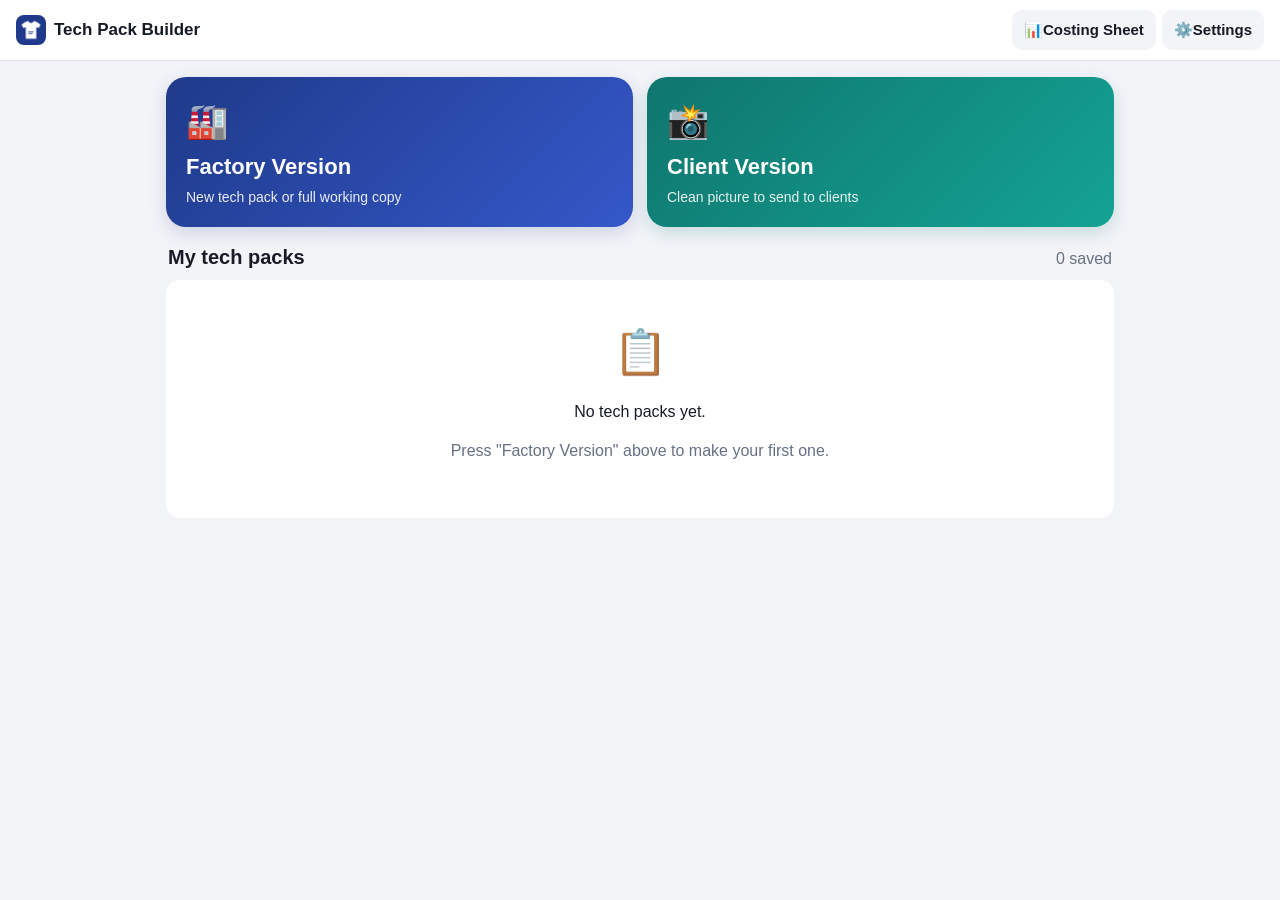
==== index.html @ 9ff1f8e2 "Build Tech Pack Builder web app Factory and client tech packs, picture background removal and croppi" ====
<!doctype html>
<html lang="en">
<head>
  <meta charset="utf-8">
  <meta name="viewport" content="width=device-width, initial-scale=1, viewport-fit=cover">
  <title>Tech Pack Builder</title>
  <meta name="description" content="Make factory and client tech packs for clothing orders.">
  <meta name="theme-color" content="#1f3a8a">

  <!-- iPhone "Add to Home Screen" settings -->
  <meta name="apple-mobile-web-app-capable" content="yes">
  <meta name="mobile-web-app-capable" content="yes">
  <meta name="apple-mobile-web-app-status-bar-style" content="default">
  <meta name="apple-mobile-web-app-title" content="Tech Packs">
  <link rel="apple-touch-icon" href="icons/apple-touch-icon.png">
  <link rel="icon" type="image/png" href="icons/favicon.png">
  <link rel="manifest" href="manifest.webmanifest">

  <link rel="stylesheet" href="css/styles.css">
</head>
<body>
  <!-- The whole app is drawn inside this box by the JavaScript files below -->
  <div id="app"></div>

  <!-- Helper libraries (stored inside the app, so they work offline) -->
  <script src="vendor/html2canvas.min.js"></script>
  <script src="vendor/jspdf.umd.min.js"></script>
  <script src="vendor/xlsx.full.min.js"></script>

  <!-- App code. Each file does one job (see README.md for a map). Order matters. -->
  <script src="js/core.js"></script>
  <script src="js/db.js"></script>
  <script src="js/model.js"></script>
  <script src="js/settings.js"></script>
  <script src="js/images.js"></script>
  <script src="js/urdu.js"></script>
  <script src="js/home.js"></script>
  <script src="js/editor.js"></script>
  <script src="js/sheets.js"></script>
  <script src="js/export.js"></script>
  <script src="js/costing.js"></script>
  <script src="js/app.js"></script>
</body>
</html>
---- css/styles.css ----
/* =====================================================================
   styles.css — how the app looks.
   Part 1: the app screens.   Part 2: the tech pack sheets (PDF / JPG).
   Change the colours in :root to restyle the whole app.
   ===================================================================== */

@font-face {
  font-family: 'Noto Nastaliq Urdu';
  src: url('../fonts/noto-nastaliq-urdu-arabic-400-normal.woff2') format('woff2');
  font-weight: 400; font-display: swap;
}
@font-face {
  font-family: 'Noto Nastaliq Urdu';
  src: url('../fonts/noto-nastaliq-urdu-arabic-700-normal.woff2') format('woff2');
  font-weight: 700; font-display: swap;
}

:root {
  color-scheme: light;
  --bg: #f3f4f8;
  --card: #ffffff;
  --ink: #161b26;
  --muted: #667085;
  --line: #e2e5ec;
  --primary: #1f3a8a;
  --primary-2: #2b4fb8;
  --primary-soft: #e8edfb;
  --teal: #0f766e;
  --teal-soft: #e3f4f2;
  --warn: #9a5b00;
  --warn-soft: #fff4dc;
  --danger: #c0262d;
  --danger-soft: #fdeaea;
  --ok: #157347;
  --ok-soft: #e4f5ec;
  --radius: 14px;
  --shadow: 0 1px 2px rgba(16, 24, 40, .05), 0 2px 8px rgba(16, 24, 40, .05);
  --font: -apple-system, BlinkMacSystemFont, "Segoe UI", Roboto, "Helvetica Neue", Arial, sans-serif;
  --urdu: 'Noto Nastaliq Urdu', 'Jameel Noori Nastaleeq', 'Urdu Typesetting', serif;
}

* { box-sizing: border-box; }
html { -webkit-text-size-adjust: 100%; }
body {
  margin: 0; background: var(--bg); color: var(--ink); font-family: var(--font);
  font-size: 16px; line-height: 1.45;
  padding-bottom: env(safe-area-inset-bottom);
}
body.no-scroll { overflow: hidden; }
a { color: var(--primary-2); }
h1, h2, h3, h4 { margin: 0; line-height: 1.25; }
.hidden { display: none !important; }
.muted { color: var(--muted); }
.small { font-size: 13px; }
.center { text-align: center; }
.lead { font-size: 17px; }
.nowrap { white-space: nowrap; }

/* ---------- Top bar ---------- */
.topbar {
  position: sticky; top: 0; z-index: 20; display: flex; align-items: center; gap: 10px;
  padding: 10px 16px; padding-top: calc(10px + env(safe-area-inset-top));
  background: rgba(255,255,255,.94); backdrop-filter: blur(10px); border-bottom: 1px solid var(--line);
}
.brand { display: flex; align-items: center; gap: 8px; font-weight: 700; font-size: 17px; white-space: nowrap; }
.brand img { width: 30px; height: 30px; border-radius: 8px; }
.top-title { flex: 1; font-weight: 600; white-space: nowrap; overflow: hidden; text-overflow: ellipsis; min-width: 0; }
.top-nav { display: flex; gap: 6px; }
.top-btn {
  display: inline-flex; align-items: center; min-height: 40px; padding: 0 12px; border-radius: 10px;
  text-decoration: none; color: var(--ink); background: var(--bg); font-weight: 600; font-size: 15px; white-space: nowrap;
}
.saved-dot { color: var(--ok); font-size: 13px; font-weight: 600; opacity: 0; transition: opacity .3s; white-space: nowrap; }
.saved-dot.show { opacity: 1; }

.pack-head { background: #fff; border-bottom: 1px solid var(--line); padding: 10px 16px 0; }
.pack-head-title { font-size: 19px; font-weight: 700; margin-bottom: 8px; }
.tabs { display: flex; gap: 4px; overflow-x: auto; scrollbar-width: none; }
.tabs::-webkit-scrollbar { display: none; }
.tab {
  flex: 1 0 auto; text-align: center; padding: 12px 14px; text-decoration: none; color: var(--muted);
  font-weight: 600; border-bottom: 3px solid transparent; white-space: nowrap;
}
.tab.active { color: var(--primary); border-bottom-color: var(--primary); }

.page { max-width: 980px; margin: 0 auto; padding: 16px; }

/* ---------- Buttons ---------- */
.btn {
  display: inline-flex; align-items: center; justify-content: center; gap: 6px;
  min-height: 48px; padding: 0 18px; border-radius: 12px; border: 1px solid transparent;
  font: inherit; font-weight: 600; cursor: pointer; background: var(--primary-soft); color: var(--primary);
  -webkit-tap-highlight-color: transparent; transition: transform .05s, filter .15s; text-align: center;
}
.btn:active { transform: scale(.98); }
.btn:hover { filter: brightness(.97); }
.btn.primary { background: var(--primary); color: #fff; }
.btn.teal { background: var(--teal); color: #fff; }
.btn.secondary { background: #fff; color: var(--ink); border-color: var(--line); }
.btn.danger { background: var(--danger); color: #fff; }
.btn.danger-outline { background: #fff; color: var(--danger); border-color: #f1c4c6; }
.btn.big { min-height: 56px; font-size: 17px; padding: 0 22px; }
.btn.small { min-height: 40px; padding: 0 12px; font-size: 14px; }
.btn.block { width: 100%; }
.btn-row { display: flex; flex-wrap: wrap; gap: 10px; align-items: center; }
.icon-btn {
  display: inline-flex; align-items: center; justify-content: center; width: 44px; height: 44px; flex: none;
  border-radius: 10px; border: 1px solid var(--line); background: #fff; font-size: 18px; cursor: pointer;
}
.icon-btn.ghost, .icon-btn.danger-ghost { border-color: transparent; background: transparent; }
.icon-btn.danger-ghost:hover { background: var(--danger-soft); }

/* ---------- Start screen ---------- */
.hero { display: grid; grid-template-columns: 1fr 1fr; gap: 14px; margin-bottom: 18px; }
.big-choice {
  display: flex; flex-direction: column; align-items: flex-start; gap: 4px; text-align: left;
  min-height: 150px; padding: 20px; border: 0; border-radius: 20px; cursor: pointer; color: #fff; font: inherit;
  box-shadow: 0 6px 18px rgba(31,58,138,.18); -webkit-tap-highlight-color: transparent;
}
.big-choice:active { transform: scale(.985); }
.big-choice.factory { background: linear-gradient(135deg, #1f3a8a, #3558c9); }
.big-choice.client { background: linear-gradient(135deg, #0f766e, #14a394); box-shadow: 0 6px 18px rgba(15,118,110,.2); }
.big-icon { font-size: 34px; margin-bottom: auto; }
.big-title { font-size: 22px; font-weight: 800; }
.big-sub { font-size: 14px; opacity: .9; }
.list-head { display: flex; align-items: baseline; justify-content: space-between; margin: 8px 2px 10px; }
.list-head h2 { font-size: 20px; }
.pack-list { display: grid; gap: 12px; margin-top: 10px; }
.pack-item { background: var(--card); border-radius: var(--radius); box-shadow: var(--shadow); padding: 14px; }
.pack-main { display: flex; gap: 14px; cursor: pointer; }
.pack-info { flex: 1; min-width: 0; display: grid; gap: 2px; }
.pack-title { font-size: 18px; font-weight: 700; }
.pack-actions { display: grid; grid-template-columns: repeat(3, 1fr); gap: 8px; margin-top: 12px; }
.thumb { width: 76px; height: 76px; border-radius: 12px; overflow: hidden; flex: none; display: flex; align-items: center; justify-content: center; border: 1px solid var(--line); }
.thumb img { width: 100%; height: 100%; object-fit: contain; }
.thumb-empty { font-size: 30px; }
.progress-mini { display: flex; align-items: center; gap: 8px; margin-top: 4px; }
.progress-mini .bar { flex: 1; max-width: 160px; height: 6px; background: var(--line); border-radius: 6px; overflow: hidden; }
.progress-mini .bar span { display: block; height: 100%; background: var(--ok); }
.badge { display: inline-block; margin-top: 6px; padding: 4px 10px; border-radius: 8px; font-size: 13px; font-weight: 600; }
.badge.soon { background: var(--warn-soft); color: var(--warn); }
.badge.late { background: var(--danger-soft); color: var(--danger); }
.empty { text-align: center; padding: 40px 16px; background: var(--card); border-radius: var(--radius); }
.empty-icon { font-size: 44px; }
.chooser { display: grid; gap: 10px; }
.chooser-item {
  display: flex; align-items: center; gap: 12px; text-align: left; padding: 10px; border-radius: 12px;
  border: 1px solid var(--line); background: #fff; font: inherit; cursor: pointer;
}
.chooser-item .thumb { width: 56px; height: 56px; }

/* ---------- Cards and forms ---------- */
.card { background: var(--card); border-radius: var(--radius); box-shadow: var(--shadow); padding: 16px; margin-bottom: 14px; }
.card-head { display: flex; align-items: center; justify-content: space-between; gap: 10px; margin-bottom: 12px; }
.card-head h2 { font-size: 19px; }
.card-tools { display: flex; gap: 8px; align-items: center; }
.field { display: flex; flex-direction: column; gap: 5px; margin-bottom: 12px; min-width: 0; }
.field-label { font-size: 14px; font-weight: 600; color: #344054; }
.hint { font-size: 12px; color: var(--muted); }
.input {
  width: 100%; min-height: 48px; padding: 10px 12px; border: 1px solid #d0d5dd; border-radius: 10px;
  font: inherit; font-size: 16px; background: #fff; color: var(--ink); -webkit-appearance: none; appearance: none;
}
select.input { background-image: linear-gradient(45deg, transparent 50%, #667085 50%), linear-gradient(135deg, #667085 50%, transparent 50%);
  background-position: calc(100% - 18px) 21px, calc(100% - 13px) 21px; background-size: 5px 5px; background-repeat: no-repeat; padding-right: 34px; }
textarea.input { min-height: 80px; resize: vertical; }
.input:focus { outline: 2px solid var(--primary-2); outline-offset: -1px; border-color: transparent; }
input[type=date].input { min-height: 48px; }
.input.urdu { font-family: var(--urdu); font-size: 18px; line-height: 2.1; min-height: 56px; text-align: right; }
.row-inline { display: flex; gap: 8px; align-items: center; }
.row-inline > .input { flex: 1; }
.unit-select { max-width: 120px; }
.grid2 { display: grid; grid-template-columns: 1fr 1fr; gap: 0 12px; }
.grid3 { display: grid; grid-template-columns: repeat(3, 1fr); gap: 0 12px; }
.grid4 { display: grid; grid-template-columns: repeat(4, 1fr); gap: 0 12px; }
.grid2.tight { gap: 0 8px; }
.row-card { border: 1px solid var(--line); border-radius: 12px; padding: 12px; margin-bottom: 10px; background: #fcfcfd; }
.row-card h3 { font-size: 16px; margin-bottom: 10px; }
.row-card-head { display: flex; align-items: center; justify-content: space-between; gap: 8px; margin-bottom: 8px; }
.design-block { border: 1px solid var(--line); border-radius: 12px; padding: 12px; margin-bottom: 12px; }
.design-block > .row-inline { margin-bottom: 10px; }
.labels-grid { display: grid; grid-template-columns: repeat(3, 1fr); gap: 12px; }
.labels-grid .row-card { margin: 0; }

/* switches */
.switch { display: inline-flex; align-items: center; gap: 8px; cursor: pointer; user-select: none; -webkit-tap-highlight-color: transparent; }
.switch input { position: absolute; opacity: 0; width: 0; height: 0; }
.slider { position: relative; width: 46px; height: 28px; background: #cfd4dc; border-radius: 28px; transition: background .2s; flex: none; }
.slider::after { content: ''; position: absolute; top: 3px; left: 3px; width: 22px; height: 22px; border-radius: 50%; background: #fff; box-shadow: 0 1px 2px rgba(0,0,0,.25); transition: transform .2s; }
.switch input:checked + .slider { background: var(--ok); }
.switch input:checked + .slider::after { transform: translateX(18px); }
.switch input:focus-visible + .slider { outline: 2px solid var(--primary-2); outline-offset: 2px; }
.switch-label { font-weight: 600; font-size: 15px; }
.switch.small .slider { width: 40px; height: 24px; }
.switch.small .slider::after { width: 18px; height: 18px; }
.switch.small input:checked + .slider::after { transform: translateX(16px); }
.switch.small .switch-label { font-size: 14px; }
.check { display: inline-flex; align-items: center; gap: 6px; font-size: 14px; font-weight: 600; cursor: pointer; }
.check input { width: 22px; height: 22px; accent-color: var(--teal); }

/* chips (settings lists) */
.chips { display: flex; flex-wrap: wrap; gap: 8px; margin-bottom: 8px; }
.chip { display: inline-flex; align-items: center; gap: 4px; background: var(--primary-soft); color: var(--primary); border-radius: 20px; padding: 6px 6px 6px 12px; font-weight: 600; font-size: 14px; }
.chip-x { border: 0; background: rgba(31,58,138,.12); color: var(--primary); width: 26px; height: 26px; border-radius: 50%; font-size: 16px; cursor: pointer; }

/* alerts */
.alert { padding: 12px 14px; border-radius: 12px; margin: 0 0 14px; font-weight: 600; }
.alert.warn { background: var(--warn-soft); color: var(--warn); }
.alert.danger { background: var(--danger-soft); color: var(--danger); }
.alert.ok { background: var(--ok-soft); color: var(--ok); }
.alert.info { background: var(--primary-soft); color: var(--primary); font-weight: 500; }
.card .alert { margin-top: 12px; margin-bottom: 0; }

/* Urdu bits in the form */
.urdu-bar { display: flex; flex-wrap: wrap; align-items: center; justify-content: space-between; gap: 10px; }
.urdu-panel { margin-top: 14px; border: 1px dashed #9fb0e0; background: #f7f9ff; border-radius: 12px; padding: 12px; }
.urdu-panel-head { display: flex; justify-content: space-between; align-items: center; gap: 8px; margin-bottom: 6px; }
.urdu-row { display: grid; grid-template-columns: 1fr 1.3fr; gap: 10px; align-items: center; margin-top: 8px; }
.urdu-en { font-size: 14px; color: #344054; word-break: break-word; }

/* notes */
.note-row { display: flex; align-items: center; gap: 8px; margin-bottom: 10px; flex-wrap: wrap; }
.note-row > .input { flex: 1 1 260px; }
.note-num { width: 22px; color: var(--muted); font-weight: 600; }
.note-tools { display: flex; align-items: center; gap: 12px; }

/* colours & sizes table */
.table-scroll { overflow-x: auto; -webkit-overflow-scrolling: touch; margin: 0 -4px; padding: 0 4px; }
.sizes-table { border-collapse: separate; border-spacing: 0; min-width: 100%; }
.sizes-table th, .sizes-table td { padding: 4px; text-align: center; white-space: nowrap; border-bottom: 1px solid var(--line); }
.sizes-table th { font-size: 14px; color: #344054; background: #f7f8fa; }
.sizes-table .col-colour { position: sticky; left: 0; background: #fff; z-index: 1; text-align: left; min-width: 170px; }
.sizes-table th.col-colour { background: #f7f8fa; }
.size-head { display: flex; align-items: center; justify-content: center; gap: 2px; }
.size-x { border: 0; background: transparent; color: var(--danger); font-size: 17px; width: 24px; height: 24px; cursor: pointer; border-radius: 6px; }
.colour-cell { display: flex; align-items: center; gap: 6px; }
.swatch { width: 40px; height: 40px; padding: 0; border: 1px solid var(--line); border-radius: 10px; background: none; flex: none; cursor: pointer; }
.colour-name { min-width: 110px; }
.input.qty { width: 62px; min-height: 44px; text-align: center; padding: 6px; }
.total-cell { font-weight: 700; min-width: 50px; }
.total-cell.grand { color: var(--primary); font-size: 18px; }
.sizes-table tfoot td { background: #f7f8fa; border-bottom: 0; }
.sizes-table tfoot td.col-colour { background: #f7f8fa; }

/* pictures */
.checker { background-color: #fff; background-image: linear-gradient(45deg, #eef0f3 25%, transparent 25%), linear-gradient(-45deg, #eef0f3 25%, transparent 25%), linear-gradient(45deg, transparent 75%, #eef0f3 75%), linear-gradient(-45deg, transparent 75%, #eef0f3 75%); background-size: 16px 16px; background-position: 0 0, 0 8px, 8px -8px, -8px 0; }
.img-gallery { display: grid; grid-template-columns: repeat(auto-fill, minmax(190px, 1fr)); gap: 10px; margin-top: 6px; }
.img-tile { border: 1px solid var(--line); border-radius: 12px; overflow: hidden; background: #fff; }
.img-caption { font-weight: 600; padding: 6px 10px; }
.img-box { position: relative; height: 200px; display: flex; align-items: center; justify-content: center; }
.img-box img { max-width: 100%; max-height: 100%; object-fit: contain; }
.img-over { position: absolute; inset: 0; background: rgba(255,255,255,.88); display: flex; align-items: center; justify-content: center; text-align: center; padding: 10px; font-weight: 600; color: var(--primary); }
.img-actions { display: grid; grid-template-columns: 1fr 1fr; gap: 6px; padding: 8px; }
.img-actions .btn { font-size: 13px; padding: 0 6px; }
.img-add {
  display: flex; flex-direction: column; align-items: center; justify-content: center; gap: 4px; width: 100%;
  min-height: 140px; border: 2px dashed #b9c3d8; border-radius: 12px; background: #f8f9fc; color: var(--primary);
  font: inherit; font-weight: 600; cursor: pointer;
}
.img-add .plus { font-size: 34px; line-height: 1; }
.crop-body { display: grid; gap: 12px; }
.crop-stage { display: flex; justify-content: center; border-radius: 10px; padding: 8px; }
.crop-canvas { touch-action: none; display: block; }
.range { width: 100%; accent-color: var(--primary); height: 32px; }
.ready-preview { max-height: 45vh; overflow: auto; border-radius: 10px; border: 1px solid var(--line); margin-bottom: 10px; }
.ready-preview img { width: 100%; display: block; }

/* factory / client pages */
.toolbar { display: flex; flex-wrap: wrap; align-items: center; gap: 10px; }
.stages { display: grid; grid-template-columns: repeat(3, 1fr); gap: 8px; }
.stage { display: flex; align-items: center; gap: 10px; padding: 12px; border: 1px solid var(--line); border-radius: 12px; font-weight: 600; cursor: pointer; }
.stage input { width: 26px; height: 26px; accent-color: var(--ok); }
.stage.done { background: var(--ok-soft); border-color: #b6e0c8; color: var(--ok); }
.sheet-frame { position: relative; overflow: hidden; border-radius: 6px; box-shadow: var(--shadow); background: #fff; }
.sheet-frame > .tp-sheet { transform-origin: top left; position: absolute; top: 0; left: 0; }
.next-steps .btn-row .btn { flex: 1 1 200px; }

/* costing */
.summary { display: grid; grid-template-columns: 1fr 1fr; gap: 10px 16px; margin-bottom: 14px; }
.summary .k { display: block; font-size: 13px; color: var(--muted); }
.calc { font-weight: 700; color: var(--primary); }
.calc.big { font-size: 18px; min-height: 48px; display: flex; align-items: center; }
.calc.huge { font-size: 22px; display: block; }
.subtotal { margin-top: 8px; padding-top: 10px; border-top: 1px solid var(--line); font-weight: 600; }
.named-line { display: grid; grid-template-columns: 1.6fr 1fr 44px; gap: 8px; margin-bottom: 8px; align-items: center; }
.radio-card { display: flex; gap: 10px; align-items: flex-start; border: 2px solid var(--line); border-radius: 12px; padding: 12px; margin-bottom: 12px; cursor: pointer; }
.radio-card input { width: 22px; height: 22px; margin-top: 2px; accent-color: var(--primary); }
.radio-card.active { border-color: var(--primary); background: var(--primary-soft); }
.trim-row.off { opacity: .6; }
.cost-total {
  position: sticky; bottom: 0; z-index: 10; display: grid; grid-template-columns: 1fr 1fr auto; gap: 12px; align-items: center;
  background: #fff; border-radius: var(--radius) var(--radius) 0 0; padding: 14px 16px calc(14px + env(safe-area-inset-bottom));
  box-shadow: 0 -4px 18px rgba(16,24,40,.12); margin: 0 -16px -16px;
}
.cost-total .k { font-size: 13px; color: var(--muted); }
.data-table { width: 100%; border-collapse: collapse; background: #fff; border-radius: var(--radius); overflow: hidden; box-shadow: var(--shadow); }
.data-table th, .data-table td { padding: 10px 12px; border-bottom: 1px solid var(--line); text-align: left; white-space: nowrap; }
.data-table th { background: #f7f8fa; font-size: 14px; }
.data-table td.num { text-align: right; }
.grid3 .field .input, .grid4 .field .input { min-width: 0; }

/* ---------- Pop-ups, messages, waiting ---------- */
.modal-wrap { position: fixed; inset: 0; z-index: 100; background: rgba(16,24,40,.45); display: flex; align-items: flex-end; justify-content: center; padding: 0; }
.modal { background: #fff; width: 100%; max-width: 560px; max-height: 92vh; display: flex; flex-direction: column; border-radius: 20px 20px 0 0; box-shadow: 0 10px 40px rgba(0,0,0,.2); }
.modal.wide { max-width: 800px; }
.modal-head { display: flex; align-items: center; justify-content: space-between; padding: 14px 16px 6px; }
.modal-head h2 { font-size: 19px; }
.modal-body { padding: 6px 16px 12px; overflow: auto; }
.modal-actions { display: flex; gap: 10px; padding: 12px 16px calc(14px + env(safe-area-inset-bottom)); border-top: 1px solid var(--line); }
.modal-actions .btn { flex: 1; }
@media (min-width: 700px) {
  .modal-wrap { align-items: center; padding: 20px; }
  .modal { border-radius: 20px; }
}
#toasts { position: fixed; left: 50%; bottom: calc(20px + env(safe-area-inset-bottom)); transform: translateX(-50%); z-index: 200; display: grid; gap: 8px; width: min(92vw, 460px); pointer-events: none; }
.toast { background: #1d2433; color: #fff; padding: 12px 16px; border-radius: 12px; font-weight: 600; box-shadow: 0 6px 20px rgba(0,0,0,.2); opacity: 0; transform: translateY(10px); transition: all .25s; }
.toast.show { opacity: 1; transform: none; }
.toast.ok { background: var(--ok); }
.toast.warn { background: #8a5300; }
.toast.error { background: var(--danger); }
.busy { position: fixed; inset: 0; z-index: 150; background: rgba(255,255,255,.88); display: flex; flex-direction: column; align-items: center; justify-content: center; gap: 14px; }
.busy-text { font-weight: 700; color: var(--primary); text-align: center; padding: 0 20px; }
.spinner { width: 46px; height: 46px; border: 5px solid var(--primary-soft); border-top-color: var(--primary); border-radius: 50%; animation: spin 0.9s linear infinite; }
@keyframes spin { to { transform: rotate(360deg); } }

/* ---------- Phone layout ---------- */
@media (max-width: 720px) {
  .grid4 { grid-template-columns: 1fr 1fr; }
  .grid3 { grid-template-columns: 1fr; }
  .labels-grid { grid-template-columns: 1fr; }
  .stages { grid-template-columns: 1fr 1fr; }
  .cost-total { grid-template-columns: 1fr 1fr; }
  .cost-total .btn { grid-column: 1 / -1; }
  .summary { grid-template-columns: 1fr; }
}
@media (max-width: 560px) {
  .page { padding: 12px; }
  .hero { grid-template-columns: 1fr; gap: 12px; }
  .big-choice { min-height: 118px; flex-direction: row; align-items: center; gap: 14px; flex-wrap: wrap; }
  .big-icon { margin: 0; font-size: 38px; }
  .big-title { font-size: 21px; }
  .big-choice .big-sub { flex-basis: 100%; margin-left: 52px; margin-top: -10px; }
  .grid2 { grid-template-columns: 1fr; }
  .design-block .grid2 { grid-template-columns: 1fr 1fr; gap: 8px; }
  .img-box { height: 150px; }
  .img-actions { grid-template-columns: 1fr; }
  .hide-sm { display: none; }
  .brand { font-size: 16px; }
  .urdu-row { grid-template-columns: 1fr; gap: 4px; }
  .cost-total { margin: 0 -12px -12px; }
  .toolbar .btn.big { width: 100%; }
  .pack-actions .btn { padding: 0 6px; }
  .tab { padding: 10px 6px; font-size: 14px; }
  .cost-total { gap: 6px 12px; padding-top: 10px; }
  .calc.huge { font-size: 18px; }
  .cost-total .btn.big { min-height: 48px; }
  .sizes-table .col-colour { min-width: 150px; }
}

/* =====================================================================
   PART 2 — Tech pack sheets (used on screen and for PDF / JPG export).
   Sizes are fixed in pixels so the exported files always look the same.
   ===================================================================== */
.export-stage { position: fixed; left: -12000px; top: 0; z-index: -1; }
.tp-sheet { background: #fff; color: #111827; font-family: var(--font); font-size: 13px; line-height: 1.4; }
.tp-sheet.factory { width: 794px; padding: 24px 30px; }
.tp-sheet.client { width: 540px; padding: 22px 22px 16px; }
.tp-block { padding: 10px 0 12px; }
.tp-h { font-size: 14px; letter-spacing: .06em; text-transform: uppercase; color: #1f3a8a; border-bottom: 2px solid #1f3a8a; padding-bottom: 4px; margin-bottom: 10px; }
.tp-top { display: flex; justify-content: space-between; align-items: center; border-bottom: 3px solid #111827; padding-bottom: 12px; margin-bottom: 12px; }
.tp-company { display: flex; align-items: center; gap: 10px; }
.tp-company-logo { max-height: 54px; max-width: 140px; object-fit: contain; }
.tp-company-name { font-size: 18px; font-weight: 800; }
.tp-sub { font-size: 12px; color: #6b7280; }
.tp-doc { text-align: right; }
.tp-doc-title { font-size: 22px; font-weight: 900; letter-spacing: .12em; }
.tp-project { font-size: 28px; font-weight: 900; margin: 4px 0 10px; }
.tp-info { width: 100%; border-collapse: collapse; }
.tp-info th, .tp-info td { border: 1px solid #d1d5db; padding: 7px 9px; text-align: left; vertical-align: top; }
.tp-info th { background: #f3f4f6; width: 19%; font-weight: 700; }
.tp-design-name { font-weight: 800; font-size: 15px; margin-bottom: 6px; }
.tp-pair { display: flex; gap: 16px; justify-content: center; }
.tp-pair figure { flex: 1; margin: 0; text-align: center; border: 1px solid #e5e7eb; border-radius: 8px; padding: 10px; display: flex; flex-direction: column; align-items: center; justify-content: space-between; }
.tp-pair figcaption { font-weight: 700; color: #6b7280; margin-top: 6px; font-size: 12px; text-transform: uppercase; letter-spacing: .08em; }
.tp-img { display: block; object-fit: contain; margin: 0 auto; }
.tp-logos { display: flex; flex-wrap: wrap; gap: 14px; align-items: center; }
.tp-logos .tp-img { margin: 0; max-width: 30% !important; }
.tp-table { width: 100%; border-collapse: collapse; }
.tp-table th, .tp-table td { border: 1px solid #d1d5db; padding: 6px 8px; text-align: left; vertical-align: middle; }
.tp-table thead th { background: #1f3a8a; color: #fff; font-weight: 700; }
.tp-sizes th, .tp-sizes td { text-align: center; }
.tp-sizes .left { text-align: left; }
.tp-sizes td.strong { font-weight: 800; }
.tp-sizes tfoot td { background: #f3f4f6; font-weight: 800; }
.tp-sizes td.grand { background: #1f3a8a; color: #fff; font-size: 15px; }
.tp-swatch { display: inline-block; width: 14px; height: 14px; border-radius: 3px; border: 1px solid #9ca3af; vertical-align: -2px; margin-right: 6px; }
.tp-labels { display: grid; grid-template-columns: repeat(3, 1fr); gap: 10px; }
.tp-label-box { border: 1px solid #d1d5db; border-radius: 8px; padding: 8px 10px; }
.tp-label-box h4 { font-size: 13px; margin-bottom: 6px; }
.tp-kv { display: flex; gap: 6px; margin-bottom: 4px; }
.tp-kv .k { color: #6b7280; min-width: 0; flex: none; }
.tp-kv .k::after { content: ':'; }
.tp-kv .v { font-weight: 600; }
.tp-label-box .tp-kv { flex-direction: column; gap: 0; }
.tp-label-box .tp-kv .k::after { content: ''; }
.tp-label-box .tp-kv .k { font-size: 11px; }
.tp-label-imgs { display: flex; flex-wrap: wrap; gap: 6px; margin-top: 6px; }
.tp-label-imgs .tp-img { margin: 0; max-width: 100% !important; }
.tp-notes { margin: 0; padding-left: 22px; }
.tp-notes li { margin-bottom: 6px; font-size: 14px; }
.tp-progress { display: flex; flex-wrap: wrap; gap: 8px 18px; }
.tp-stage { display: inline-flex; align-items: center; gap: 6px; font-weight: 600; }
.tp-stage .box { width: 18px; height: 18px; border: 2px solid #374151; border-radius: 4px; display: inline-flex; align-items: center; justify-content: center; font-size: 13px; color: #157347; }
.tp-stage.done .box { border-color: #157347; }
.tp-muted { color: #6b7280; }
/* Urdu text inside the sheet: Urdu on top, your English small underneath */
.tp-sheet .ur { font-family: var(--urdu); direction: rtl; unicode-bidi: isolate; display: block; font-size: 15px; line-height: 2.2; text-align: right; }
.tp-sheet .bi .en, .tp-sheet .bi-label .en { display: block; font-size: 10.5px; color: #6b7280; font-weight: 500; line-height: 1.3; }
.tp-sheet .bi-label .ur { font-size: 14px; line-height: 2; font-weight: 700; }
.tp-h .bi-label { display: flex; justify-content: space-between; align-items: flex-end; gap: 10px; flex-direction: row-reverse; }
.tp-h .bi-label .ur { font-size: 17px; text-transform: none; letter-spacing: 0; color: #1f3a8a; }
.tp-h .bi-label .en { font-size: 14px; color: #1f3a8a; font-weight: 800; letter-spacing: .06em; }
.tp-table thead .bi-label .ur, .tp-table thead .bi-label .en { color: #fff; text-align: left; }
.tp-table thead .bi-label .ur { text-align: right; }
.tp-notes .bi .ur { text-align: right; font-size: 16px; }

/* Client sheet details */
.tp-client-head { text-align: center; border-bottom: 3px solid #0f766e; padding-bottom: 14px; }
.tp-client-head .tp-company { justify-content: center; margin-bottom: 8px; }
.tp-client-head .tp-company-logo { max-height: 46px; }
.tp-client-head .tp-company-name { font-size: 15px; }
.tp-client-head .tp-project { font-size: 30px; margin: 4px 0 2px; }
.tp-brand { font-size: 16px; color: #0f766e; font-weight: 700; }
.client .tp-h { color: #0f766e; border-color: #0f766e; }
.client .tp-table thead th { background: #0f766e; }
.client .tp-sizes td.grand { background: #0f766e; }
.client .tp-design { margin-bottom: 10px; }
.client .tp-labels { grid-template-columns: 1fr 1fr; }
.client .tp-pair figure { padding: 8px; }
.tp-footer { display: flex; align-items: center; justify-content: center; gap: 8px; border-top: 1px solid #e5e7eb; padding-top: 10px; margin-top: 4px; color: #6b7280; font-weight: 600; font-size: 12px; }
.tp-footer img { max-height: 24px; max-width: 80px; object-fit: contain; }
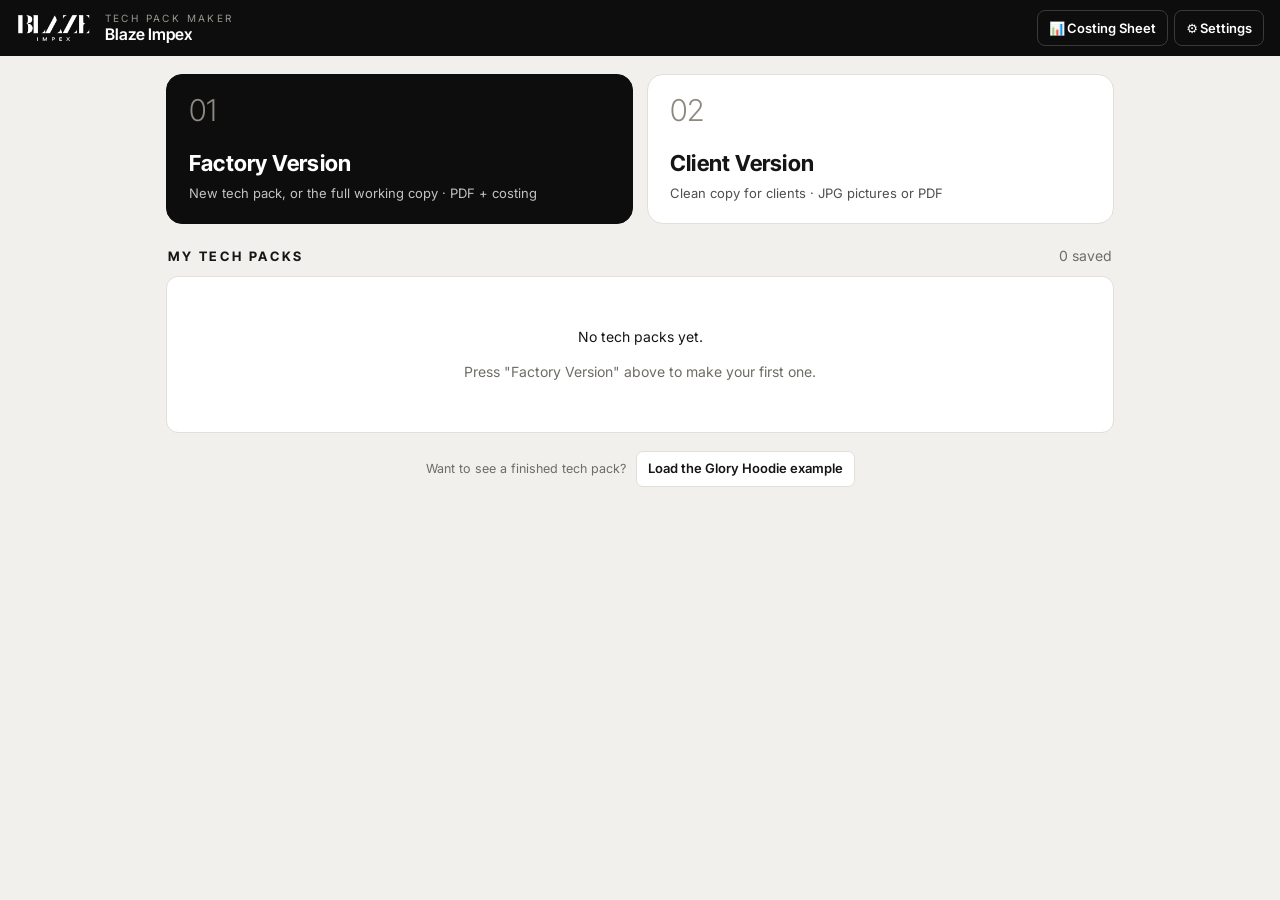
==== commit 52840ecc: "Premium upgrade: Blaze Impex design, A4 landscape tech packs - New tech pack page design matching th" ====
--- a/index.html
+++ b/index.html
@@ -5,22 +5,25 @@
   <meta name="viewport" content="width=device-width, initial-scale=1, viewport-fit=cover">
   <title>Tech Pack Builder</title>
   <meta name="description" content="Make factory and client tech packs for clothing orders.">
-  <meta name="theme-color" content="#1f3a8a">
+  <meta name="theme-color" content="#0d0d0d">
 
   <!-- iPhone "Add to Home Screen" settings -->
   <meta name="apple-mobile-web-app-capable" content="yes">
   <meta name="mobile-web-app-capable" content="yes">
-  <meta name="apple-mobile-web-app-status-bar-style" content="default">
+  <meta name="apple-mobile-web-app-status-bar-style" content="black">
   <meta name="apple-mobile-web-app-title" content="Tech Packs">
   <link rel="apple-touch-icon" href="icons/apple-touch-icon.png">
   <link rel="icon" type="image/png" href="icons/favicon.png">
   <link rel="manifest" href="manifest.webmanifest">
 
+  <link rel="stylesheet" href="css/techpack.css">
   <link rel="stylesheet" href="css/styles.css">
 </head>
 <body>
   <!-- The whole app is drawn inside this box by the JavaScript files below -->
   <div id="app"></div>
+  <!-- Pages are put here only while printing / saving as PDF -->
+  <div id="print-root"></div>
 
   <!-- Helper libraries (stored inside the app, so they work offline) -->
   <script src="vendor/html2canvas.min.js"></script>
@@ -33,11 +36,12 @@
   <script src="js/model.js"></script>
   <script src="js/settings.js"></script>
   <script src="js/images.js"></script>
-  <script src="js/urdu.js"></script>
+  <script src="js/assets.js"></script>
+  <script src="js/sample.js"></script>
+  <script src="js/doc.js"></script>
+  <script src="js/export.js"></script>
   <script src="js/home.js"></script>
   <script src="js/editor.js"></script>
-  <script src="js/sheets.js"></script>
-  <script src="js/export.js"></script>
   <script src="js/costing.js"></script>
   <script src="js/app.js"></script>
 </body>
--- a/css/techpack.css
+++ b/css/techpack.css
@@ -0,0 +1,195 @@
+/* =====================================================================
+   techpack.css — the tech pack document design system (A4 landscape).
+   Taken from the Blaze Impex reference design (techpack-maker.html):
+   same class names, mm sizes and colours. Always white paper.
+   Palette: ink #0D0D0D · paper #FFF · tint #F5F3EF · hairline #E4E1DB
+            muted #7A7873 · accent red #B8202E (numbers, pins, lines only)
+   ===================================================================== */
+
+@font-face { font-family: 'Inter'; src: url('../fonts/inter-latin-wght-normal.woff2') format('woff2'); font-weight: 100 900; font-display: block; }
+@font-face { font-family: 'Inter Tight'; src: url('../fonts/inter-tight-latin-wght-normal.woff2') format('woff2'); font-weight: 100 900; font-display: block; }
+
+.tp-page{width:297mm;height:210mm;overflow:hidden;display:flex;flex-direction:column;background:#fff;color:#0d0d0d;font-family:"Inter",sans-serif;font-size:10px;line-height:normal;
+  --ink:#0d0d0d;--ink2:#2b2b2b;--tmute:#7a7873;--tline:#e4e1db;--tint:#f5f3ef;--red:#b8202e;
+  -webkit-print-color-adjust:exact;print-color-adjust:exact;font-feature-settings:"cv11","ss01"}
+.tp-page *{margin:0;padding:0;box-sizing:border-box}
+
+/* header band */
+.tp-hd{height:24mm;background:#0d0d0d;color:#fff;display:flex;align-items:center;padding:0 12mm;gap:9mm;flex:none}
+.tp-hd .logo{height:12.5mm;width:auto;max-width:48mm}
+.tp-hd .sep{width:1px;height:11mm;background:#3a3a3a}
+.tp-hd .doc{display:flex;flex-direction:column;gap:1.4mm}
+.tp-k{font-size:6.5pt;letter-spacing:.3em;color:#9a978f;text-transform:uppercase;font-weight:500}
+.tp-hd .t{font-family:"Inter Tight","Inter",sans-serif;font-size:15pt;font-weight:600}
+.tp-hd .right{margin-left:auto;text-align:right;display:flex;flex-direction:column;gap:1.4mm;min-width:0}
+.tp-hd .right .t{font-weight:700;text-transform:uppercase;letter-spacing:.02em;white-space:nowrap;overflow:hidden;text-overflow:ellipsis;max-width:110mm}
+
+/* info strip */
+.tp-strip{display:flex;border-bottom:1px solid var(--tline);margin:0 12mm;flex:none}
+.tp-strip>div{padding:4.2mm 3mm 4.4mm;border-right:1px solid var(--tline);flex:1 1 0;min-width:0}
+.tp-strip>div:first-child{padding-left:0}
+.tp-strip>div:last-child{border-right:0;flex:1.7 1 0}
+.tp-strip>div.w{flex:1.5 1 0}
+.tp-lab{font-size:5.8pt;letter-spacing:.2em;text-transform:uppercase;color:var(--tmute);font-weight:600;margin-bottom:3.2mm;white-space:nowrap}
+.tp-val{font-size:8.4pt;font-weight:600;white-space:nowrap;overflow:hidden;text-overflow:ellipsis}
+.tp-sizes{display:flex;gap:1.1mm;flex-wrap:nowrap}
+.tp-sizes span{font-size:7.2pt;font-weight:600;color:#9b988f;padding:.3mm 1.2mm;border-radius:1mm;white-space:nowrap}
+.tp-sizes span.on{background:#0d0d0d;color:#fff}
+.tp-sizes.many{gap:.4mm}
+.tp-sizes.many span{font-size:6pt;padding:.3mm .7mm}
+
+/* body, columns, section headings */
+.tp-bd{flex:1;padding:5mm 12mm 0;display:flex;gap:6mm;min-height:0}
+.tp-col{display:flex;flex-direction:column;gap:5mm;min-width:0;min-height:0;overflow:hidden;padding-bottom:3mm}
+.tp-sec{display:flex;align-items:center;gap:3mm;margin-bottom:3mm}
+.tp-sec .n{font-size:6.5pt;font-weight:700;color:var(--red);letter-spacing:.1em}
+.tp-sec .h{font-family:"Inter Tight","Inter",sans-serif;font-size:10.5pt;font-weight:700;letter-spacing:.14em;text-transform:uppercase;white-space:nowrap}
+.tp-sec .h small{font-size:6pt;letter-spacing:.16em;color:var(--tmute);font-weight:600;margin-left:1.5mm}
+.tp-sec .rule{flex:1;height:1px;background:var(--tline)}
+.tp-fill{flex:1 1 0;display:flex;flex-direction:column;min-height:0}
+
+/* footer */
+.tp-ft{height:12mm;margin:0 12mm;border-top:1px solid var(--tline);display:flex;align-items:center;gap:4mm;font-size:6.6pt;color:var(--tmute);letter-spacing:.06em;flex:none}
+.tp-ft .flogo{height:5mm;width:auto;max-width:24mm}
+.tp-ft .pg{margin-left:auto;font-weight:600;color:#0d0d0d;letter-spacing:.16em}
+.tp-ft .dot{width:1mm;height:1mm;border-radius:50%;background:#c9c5bd}
+
+/* colourways */
+.tp-cw{display:flex;flex-direction:column;gap:4mm;flex:1;min-height:0}
+.tp-cwrow{flex:1 1 0;min-height:44mm;display:flex;align-items:center;gap:5mm;background:var(--tint);border-radius:2.2mm;padding:4mm 6mm}
+.tp-cwmeta{width:30mm;flex:none}
+.tp-cwmeta .no{font-family:"Inter Tight","Inter",sans-serif;font-size:22pt;font-weight:300;color:#bdb8ae;line-height:1}
+.tp-cwmeta .nm{font-size:10pt;font-weight:700;margin-top:2mm;letter-spacing:.06em;text-transform:uppercase}
+.tp-cwmeta .sw{display:flex;align-items:center;gap:2mm;margin-top:2.4mm;font-size:6.8pt;color:var(--tmute);line-height:1.3}
+.tp-cwmeta .chip{width:5mm;height:5mm;border-radius:50%;border:1px solid rgba(0,0,0,.12);flex:none}
+.tp-cwmeta .tag{display:inline-block;margin-top:3mm;font-size:6pt;letter-spacing:.16em;text-transform:uppercase;font-weight:600;border:1px solid #cfcac1;border-radius:5mm;padding:.8mm 2.2mm;color:var(--ink2);white-space:nowrap}
+.tp-flats{flex:1;display:flex;align-items:flex-end;justify-content:space-around;height:100%;gap:3mm;min-width:0}
+.tp-flats figure{flex:1 1 0;display:flex;flex-direction:column;align-items:center;justify-content:flex-end;gap:1.8mm;height:100%;min-width:0}
+.tp-flats figure.side{flex:.38 1 0}
+.tp-flats .imgbox{flex:1;width:100%;display:flex;align-items:flex-end;justify-content:center;min-height:0}
+.tp-flats img{max-height:100%;max-width:100%;width:auto;height:auto}
+.tp-flats figcaption,.tp-cap{font-size:5.8pt;letter-spacing:.24em;text-transform:uppercase;color:var(--tmute);font-weight:600}
+.tp-empty{font-size:6.5pt;color:#b4afa5;letter-spacing:.1em;text-transform:uppercase}
+
+/* key / value lists and tables */
+.tp-kv{display:grid;grid-template-columns:24mm 1fr;row-gap:2.5mm;column-gap:3mm}
+.tp-kv .k{font-size:6pt;letter-spacing:.18em;text-transform:uppercase;color:var(--tmute);font-weight:600;padding-top:.6mm}
+.tp-kv .v{font-size:8.1pt;font-weight:500;line-height:1.35}
+.tp-kv .v b{font-weight:700}
+.tp-tbl{width:100%;border-collapse:collapse}
+.tp-tbl th{font-size:5.8pt;letter-spacing:.16em;text-transform:uppercase;color:var(--tmute);text-align:left;font-weight:600;padding:0 2mm 1.8mm 0;border-bottom:1px solid #0d0d0d}
+.tp-tbl td{font-size:7.3pt;padding:2mm 2mm 2mm 0;border-bottom:1px solid var(--tline);vertical-align:top;line-height:1.3;color:var(--ink2)}
+.tp-tbl td.b{font-weight:700;color:#0d0d0d}
+.tp-tbl td.m{color:var(--tmute);font-size:6.8pt}
+.tp-tbl td.r,.tp-tbl th.r{text-align:right}
+
+/* points of interest */
+.tp-views{display:flex;gap:5mm;flex:1;min-height:0}
+.tp-view{flex:1 1 0;min-width:0;background:var(--tint);border-radius:2.2mm;padding:4mm;display:flex;flex-direction:column;min-height:0}
+.tp-view .vl{display:flex;justify-content:space-between}
+.tp-stage{flex:1;display:flex;align-items:center;justify-content:center;min-height:30mm;overflow:hidden}
+.tp-stage .wrapimg{position:relative;max-width:100%;max-height:100%;line-height:0}
+.tp-stage img,.tp-meas img{display:block;max-width:100%;max-height:100%}
+.tp-page img.fit{max-width:none;max-height:none}
+.tp-pin{position:absolute;width:6.4mm;height:6.4mm;margin:-3.2mm 0 0 -3.2mm;border-radius:50%;background:var(--red);color:#fff;font-size:7pt;font-weight:700;display:flex;align-items:center;justify-content:center;border:1.1mm solid rgba(255,255,255,.88);line-height:1}
+.tp-cos{display:flex;flex-direction:column;gap:2.2mm;margin-top:3mm}
+.tp-cos.grid{display:grid;grid-template-columns:1fr 1fr;column-gap:6mm;row-gap:2.2mm;margin-top:0}
+.tp-co{display:flex;gap:2.4mm;align-items:flex-start}
+.tp-co .b{width:5mm;height:5mm;border-radius:50%;background:var(--red);color:#fff;font-size:6.3pt;font-weight:700;display:flex;align-items:center;justify-content:center;flex:none}
+.tp-co .t{font-size:7.3pt;font-weight:700;line-height:1.25}
+.tp-co .s{font-size:6.5pt;color:var(--tmute);line-height:1.35;margin-top:.4mm}
+
+/* artwork cards */
+.tp-art{display:grid;grid-template-columns:1fr 1fr;gap:4mm}
+.tp-ac{background:#fff;border:1px solid var(--tline);border-radius:2.2mm;overflow:hidden}
+.tp-ac .pv{height:25mm;display:flex;align-items:center;justify-content:center;overflow:hidden;background:var(--tint)}
+.tp-ac .pv img{max-width:100%;max-height:100%}
+.tp-ac .pv .dim{position:absolute}
+.tp-ac .meta{padding:2.5mm 3mm 2.8mm}
+.tp-ac .meta .t{font-size:7.5pt;font-weight:700}
+.tp-ac .meta .s{font-size:6.3pt;color:var(--tmute);margin-top:.8mm;line-height:1.35}
+.tp-logos{display:flex;gap:4mm;flex-wrap:wrap}
+.tp-logos .lg{height:16mm;min-width:20mm;max-width:46mm;padding:2mm 3mm;background:var(--tint);border-radius:1.6mm;display:flex;align-items:center;justify-content:center}
+.tp-logos img{max-height:100%;max-width:100%}
+
+/* trims & hardware cards (photo left, details right, 2 per row) */
+.tp-trims{display:grid;grid-template-columns:1fr 1fr;gap:4mm}
+.tp-trim{display:flex;gap:3mm;border:1px solid var(--tline);border-radius:2.2mm;padding:2.5mm;min-width:0;background:#fff}
+.tp-trim .ph{width:22mm;height:22mm;flex:none;background:var(--tint);border-radius:1.6mm;display:flex;align-items:center;justify-content:center;overflow:hidden}
+.tp-trim .ph img{max-width:100%;max-height:100%}
+.tp-trim .ph .tp-empty{font-size:5.6pt;text-align:center;padding:1mm}
+.tp-trim .dt{min-width:0;flex:1}
+.tp-trim .ty{font-size:5.8pt;letter-spacing:.2em;text-transform:uppercase;color:var(--red);font-weight:700}
+.tp-trim .ds{font-size:7.5pt;font-weight:700;margin:.8mm 0 1.4mm;line-height:1.25}
+.tp-trim .ln{display:flex;gap:2mm;font-size:6.4pt;line-height:1.45}
+.tp-trim .ln .k{color:var(--tmute);width:15mm;flex:none;letter-spacing:.08em;text-transform:uppercase;font-size:5.4pt;padding-top:.3mm;font-weight:600}
+.tp-trim .ln .v{color:var(--ink2);min-width:0}
+
+/* measurements */
+.tp-meas{background:var(--tint);border-radius:2.2mm;padding:4mm;display:flex;flex-direction:column;flex:1;min-height:40mm}
+.tp-meas .stg{flex:1;display:flex;align-items:center;justify-content:center;min-height:0;overflow:hidden}
+.tp-meas .wrapimg{position:relative;max-width:100%;max-height:100%;line-height:0}
+.tp-lpin{position:absolute;width:5mm;height:5mm;margin:-2.5mm 0 0 -2.5mm;border-radius:50%;background:#0d0d0d;color:#fff;font-size:6.4pt;font-weight:700;display:flex;align-items:center;justify-content:center;line-height:1;border:.6mm solid #fff}
+.tp-spec{width:100%;border-collapse:collapse}
+.tp-spec th{font-size:6pt;letter-spacing:.14em;text-transform:uppercase;color:var(--tmute);font-weight:600;padding:1mm .6mm 1.8mm;border-bottom:1px solid #0d0d0d;text-align:center;white-space:nowrap}
+.tp-spec th.l{text-align:left}
+.tp-spec td{font-size:8pt;padding:1.5mm 0;border-bottom:1px solid var(--tline);text-align:center;font-weight:500}
+.tp-spec td.poi{width:8mm}
+.tp-spec td.poi span{display:inline-flex;width:5.4mm;height:5.4mm;border-radius:50%;background:#0d0d0d;color:#fff;font-size:6.6pt;font-weight:700;align-items:center;justify-content:center}
+.tp-spec td.nm{text-align:left;font-weight:600}
+.tp-spec td.nm small{display:block;font-weight:400;color:var(--tmute);font-size:6.2pt;margin-top:.4mm}
+.tp-spec td.na{color:#cdc8be}
+.tp-spec td.hl{background:#efece6;font-weight:800}
+.tp-spec th.hl{background:#0d0d0d;color:#fff;border-radius:1.2mm 1.2mm 0 0}
+.tp-spec td.tol{color:var(--tmute);font-size:7pt}
+.tp-spec td.sw{text-align:left;font-weight:600}
+.tp-spec td.sw i{display:inline-block;width:3.4mm;height:3.4mm;border-radius:50%;border:1px solid rgba(0,0,0,.15);vertical-align:-.7mm;margin-right:2mm}
+.tp-spec tr.tot td{border-bottom:0;border-top:1px solid #0d0d0d;font-weight:800}
+.tp-spec td.gt{background:#0d0d0d;color:#fff;font-weight:800}
+.tp-note{font-size:6.4pt;color:var(--tmute);margin-top:2.2mm}
+.tp-note.warn{color:var(--red);font-weight:600}
+
+/* colours / labels / wash row */
+.tp-g3{display:flex;gap:4mm}
+.tp-g3>div{flex:1 1 0;min-width:0}
+.tp-g3>div.w{flex:1.25 1 0}
+.tp-sw{display:flex;gap:3mm;align-items:center;margin-bottom:1.8mm}
+.tp-sw .c{width:8mm;height:8mm;border-radius:1.6mm;flex:none;border:1px solid rgba(0,0,0,.08)}
+.tp-sw .t{font-size:7.5pt;font-weight:700}
+.tp-sw .s{font-size:6.3pt;color:var(--tmute);margin-top:.4mm}
+.tp-mini{font-size:6.6pt;color:var(--ink2);line-height:1.45;white-space:pre-line}
+.tp-mini b{font-weight:700;color:#0d0d0d}
+.tp-mini + .tp-mini{margin-top:1.2mm}
+.tp-tag{height:14mm;border-radius:1.4mm;background:#fff;border:1px solid #d8d4cc;display:flex;flex-direction:column;align-items:center;justify-content:center;margin-bottom:2.2mm;overflow:hidden}
+.tp-tag img{max-height:100%;max-width:100%}
+.tp-tag .w1{font-family:"Inter Tight","Inter",sans-serif;font-weight:800;font-size:8.5pt;letter-spacing:.12em;line-height:1;text-transform:uppercase}
+.tp-tag .sz{font-size:7pt;font-weight:700;margin-top:1.2mm}
+.tp-thumbs{display:flex;gap:1.6mm;margin-top:1.6mm;flex-wrap:wrap}
+.tp-thumbs span{width:11mm;height:11mm;border-radius:1.2mm;background:var(--tint);display:flex;align-items:center;justify-content:center;overflow:hidden}
+.tp-thumbs img{max-width:100%;max-height:100%}
+
+/* notes, progress, sign-off */
+.tp-notes{display:grid;grid-template-columns:1fr 1fr;column-gap:6mm;row-gap:1.6mm}
+.tp-notes div{display:flex;gap:2mm;font-size:7.1pt;line-height:1.35;color:var(--ink2)}
+.tp-notes div i{font-style:normal;font-size:6pt;font-weight:700;color:var(--red);padding-top:.5mm;width:4mm;flex:none}
+.tp-prog{display:grid;grid-template-columns:1fr 1fr 1fr;gap:1.6mm 3mm}
+.tp-prog span{display:flex;align-items:center;gap:1.8mm;font-size:6.8pt;font-weight:600;color:var(--ink2)}
+.tp-prog span i{width:3.6mm;height:3.6mm;border:1px solid #0d0d0d;border-radius:.8mm;flex:none;display:flex;align-items:center;justify-content:center;font-style:normal;font-size:6pt;color:#fff}
+.tp-prog span.on i{background:#0d0d0d}
+.tp-prog span.on{color:#0d0d0d}
+.tp-sign{display:flex;gap:4mm;margin-top:auto}
+.tp-sign div{flex:1;border-top:1px solid #0d0d0d;padding-top:1.4mm;margin-top:6mm;font-size:5.6pt;letter-spacing:.18em;text-transform:uppercase;color:var(--tmute);font-weight:600}
+
+/* off-screen area where pages are laid out and measured */
+.tp-measure{position:fixed;left:-40000px;top:0;width:297mm;pointer-events:none}
+
+/* ---------- Printing / "Save as PDF" (keeps text as real, sharp text) ---------- */
+#print-root{display:none}
+@media print{
+  @page{size:A4 landscape;margin:0}
+  html,body{background:#fff!important;margin:0!important;padding:0!important;min-height:0!important}
+  body>*:not(#print-root){display:none!important}
+  #print-root{display:block!important}
+  #print-root .tp-page{break-after:page;page-break-after:always}
+  #print-root .tp-page:last-child{break-after:auto;page-break-after:auto}
+}
--- a/css/styles.css
+++ b/css/styles.css
@@ -1,441 +1,396 @@
 /* =====================================================================
-   styles.css — how the app looks.
-   Part 1: the app screens.   Part 2: the tech pack sheets (PDF / JPG).
-   Change the colours in :root to restyle the whole app.
+   styles.css — how the app screens look (the tech pack pages
+   themselves are styled in techpack.css).
+   Same look as the PDF: black bar, warm paper, Inter type, hairlines,
+   one accent red. Change the colours in :root to restyle everything.
    ===================================================================== */
-
-@font-face {
-  font-family: 'Noto Nastaliq Urdu';
-  src: url('../fonts/noto-nastaliq-urdu-arabic-400-normal.woff2') format('woff2');
-  font-weight: 400; font-display: swap;
-}
-@font-face {
-  font-family: 'Noto Nastaliq Urdu';
-  src: url('../fonts/noto-nastaliq-urdu-arabic-700-normal.woff2') format('woff2');
-  font-weight: 700; font-display: swap;
-}
 
 :root {
   color-scheme: light;
-  --bg: #f3f4f8;
-  --card: #ffffff;
-  --ink: #161b26;
-  --muted: #667085;
-  --line: #e2e5ec;
-  --primary: #1f3a8a;
-  --primary-2: #2b4fb8;
-  --primary-soft: #e8edfb;
-  --teal: #0f766e;
-  --teal-soft: #e3f4f2;
-  --warn: #9a5b00;
-  --warn-soft: #fff4dc;
-  --danger: #c0262d;
-  --danger-soft: #fdeaea;
-  --ok: #157347;
-  --ok-soft: #e4f5ec;
-  --radius: 14px;
-  --shadow: 0 1px 2px rgba(16, 24, 40, .05), 0 2px 8px rgba(16, 24, 40, .05);
-  --font: -apple-system, BlinkMacSystemFont, "Segoe UI", Roboto, "Helvetica Neue", Arial, sans-serif;
-  --urdu: 'Noto Nastaliq Urdu', 'Jameel Noori Nastaleeq', 'Urdu Typesetting', serif;
+  --bg: #f1f0ec;
+  --panel: #ffffff;
+  --fg: #151515;
+  --ink: #0d0d0d;
+  --mute: #6f6c66;
+  --line: #e2dfd8;
+  --field: #f7f6f3;
+  --tint: #f5f3ef;
+  --accent: #b8202e;
+  --accent-soft: #f8e9ea;
+  --ok: #2f7a4b;
+  --ok-soft: #e7f2ea;
+  --warn: #8a5a00;
+  --warn-soft: #fbf2df;
+  --radius: 12px;
+  --f-ui: "Inter", system-ui, -apple-system, "Segoe UI", sans-serif;
+  --f-disp: "Inter Tight", "Inter", system-ui, sans-serif;
 }
 
 * { box-sizing: border-box; }
 html { -webkit-text-size-adjust: 100%; }
-body {
-  margin: 0; background: var(--bg); color: var(--ink); font-family: var(--font);
-  font-size: 16px; line-height: 1.45;
-  padding-bottom: env(safe-area-inset-bottom);
-}
+body { margin: 0; background: var(--bg); color: var(--fg); font-family: var(--f-ui); font-size: 14px; line-height: 1.45; padding-bottom: env(safe-area-inset-bottom); }
 body.no-scroll { overflow: hidden; }
-a { color: var(--primary-2); }
-h1, h2, h3, h4 { margin: 0; line-height: 1.25; }
+body::before { content: ""; position: fixed; inset: 0 0 auto; height: env(safe-area-inset-top, 0px); z-index: 30; background: var(--ink); }
+button, input, select, textarea { font: inherit; color: inherit; }
+:focus-visible { outline: 2px solid var(--accent); outline-offset: 2px; }
+a { color: var(--fg); }
+h1, h2, h3, h4 { margin: 0; line-height: 1.25; font-family: var(--f-disp); }
 .hidden { display: none !important; }
-.muted { color: var(--muted); }
-.small { font-size: 13px; }
+.muted { color: var(--mute); }
+.small { font-size: 12.5px; }
 .center { text-align: center; }
-.lead { font-size: 17px; }
+.lead { font-size: 15px; }
 .nowrap { white-space: nowrap; }
-
-/* ---------- Top bar ---------- */
-.topbar {
-  position: sticky; top: 0; z-index: 20; display: flex; align-items: center; gap: 10px;
-  padding: 10px 16px; padding-top: calc(10px + env(safe-area-inset-top));
-  background: rgba(255,255,255,.94); backdrop-filter: blur(10px); border-bottom: 1px solid var(--line);
-}
-.brand { display: flex; align-items: center; gap: 8px; font-weight: 700; font-size: 17px; white-space: nowrap; }
-.brand img { width: 30px; height: 30px; border-radius: 8px; }
-.top-title { flex: 1; font-weight: 600; white-space: nowrap; overflow: hidden; text-overflow: ellipsis; min-width: 0; }
-.top-nav { display: flex; gap: 6px; }
-.top-btn {
-  display: inline-flex; align-items: center; min-height: 40px; padding: 0 12px; border-radius: 10px;
-  text-decoration: none; color: var(--ink); background: var(--bg); font-weight: 600; font-size: 15px; white-space: nowrap;
-}
-.saved-dot { color: var(--ok); font-size: 13px; font-weight: 600; opacity: 0; transition: opacity .3s; white-space: nowrap; }
+.help { font-size: 12.5px; color: var(--mute); line-height: 1.5; margin: 0; }
+
+/* ---------- Black brand bar ---------- */
+.bar { position: sticky; top: env(safe-area-inset-top, 0px); z-index: 20; background: var(--ink); color: #fff;
+  display: flex; align-items: center; gap: 14px; padding: 10px max(16px, env(safe-area-inset-right)) 10px max(16px, env(safe-area-inset-left)); }
+.bar-logo { display: block; flex: none; }
+.bar-logo img { height: 30px; display: block; }
+.ttl { display: flex; flex-direction: column; line-height: 1.15; min-width: 0; }
+.ttl span { font-size: 10px; letter-spacing: .24em; text-transform: uppercase; color: #9a978f; white-space: nowrap; overflow: hidden; text-overflow: ellipsis; }
+.ttl b { font-family: var(--f-disp); font-size: 16px; font-weight: 600; white-space: nowrap; overflow: hidden; text-overflow: ellipsis; }
+.sp { flex: 1; }
+.bar-nav { display: flex; gap: 6px; }
+.bar-btn { display: inline-flex; align-items: center; gap: 2px; min-height: 36px; padding: 0 11px; border-radius: 8px; border: 1px solid #3a3a3a; color: #fff; text-decoration: none; font-weight: 600; font-size: 13px; white-space: nowrap; }
+.bar-btn:hover { border-color: #777; }
+.saved-dot { color: #9fd4b1; font-size: 12px; font-weight: 600; opacity: 0; transition: opacity .3s; white-space: nowrap; }
 .saved-dot.show { opacity: 1; }
 
-.pack-head { background: #fff; border-bottom: 1px solid var(--line); padding: 10px 16px 0; }
-.pack-head-title { font-size: 19px; font-weight: 700; margin-bottom: 8px; }
-.tabs { display: flex; gap: 4px; overflow-x: auto; scrollbar-width: none; }
-.tabs::-webkit-scrollbar { display: none; }
-.tab {
-  flex: 1 0 auto; text-align: center; padding: 12px 14px; text-decoration: none; color: var(--muted);
-  font-weight: 600; border-bottom: 3px solid transparent; white-space: nowrap;
-}
-.tab.active { color: var(--primary); border-bottom-color: var(--primary); }
-
-.page { max-width: 980px; margin: 0 auto; padding: 16px; }
+.page { max-width: 980px; margin: 0 auto; padding: 18px max(16px, env(safe-area-inset-right)) 24px max(16px, env(safe-area-inset-left)); }
+.page.wide { max-width: none; padding-top: 14px; }
 
 /* ---------- Buttons ---------- */
-.btn {
-  display: inline-flex; align-items: center; justify-content: center; gap: 6px;
-  min-height: 48px; padding: 0 18px; border-radius: 12px; border: 1px solid transparent;
-  font: inherit; font-weight: 600; cursor: pointer; background: var(--primary-soft); color: var(--primary);
-  -webkit-tap-highlight-color: transparent; transition: transform .05s, filter .15s; text-align: center;
-}
+.btn { display: inline-flex; align-items: center; justify-content: center; gap: 6px; min-height: 44px; padding: 0 16px; border-radius: 9px;
+  border: 1px solid var(--ink); background: var(--ink); color: #fff; font-weight: 600; font-size: 14px; cursor: pointer; white-space: nowrap;
+  -webkit-tap-highlight-color: transparent; transition: transform .05s, opacity .15s; text-align: center; }
 .btn:active { transform: scale(.98); }
-.btn:hover { filter: brightness(.97); }
-.btn.primary { background: var(--primary); color: #fff; }
-.btn.teal { background: var(--teal); color: #fff; }
-.btn.secondary { background: #fff; color: var(--ink); border-color: var(--line); }
-.btn.danger { background: var(--danger); color: #fff; }
-.btn.danger-outline { background: #fff; color: var(--danger); border-color: #f1c4c6; }
-.btn.big { min-height: 56px; font-size: 17px; padding: 0 22px; }
-.btn.small { min-height: 40px; padding: 0 12px; font-size: 14px; }
+.btn:hover { opacity: .9; }
+.btn.primary { background: var(--ink); color: #fff; border-color: var(--ink); }
+.btn.teal { background: var(--ink); color: #fff; }
+.btn.secondary { background: var(--panel); color: var(--fg); border-color: var(--line); }
+.btn.secondary:hover { border-color: var(--mute); opacity: 1; }
+.btn.danger { background: var(--accent); border-color: var(--accent); color: #fff; }
+.btn.danger-outline { background: var(--panel); color: var(--accent); border-color: var(--line); }
+.btn.big { min-height: 52px; font-size: 15px; padding: 0 22px; }
+.btn.small { min-height: 36px; padding: 0 11px; font-size: 13px; border-radius: 7px; }
 .btn.block { width: 100%; }
-.btn-row { display: flex; flex-wrap: wrap; gap: 10px; align-items: center; }
-.icon-btn {
-  display: inline-flex; align-items: center; justify-content: center; width: 44px; height: 44px; flex: none;
-  border-radius: 10px; border: 1px solid var(--line); background: #fff; font-size: 18px; cursor: pointer;
-}
+.btn.add { align-self: flex-start; }
+.btn[disabled] { opacity: .5; cursor: default; }
+.btn-row { display: flex; flex-wrap: wrap; gap: 8px; align-items: center; }
+.icon-btn { display: inline-flex; align-items: center; justify-content: center; width: 38px; height: 38px; flex: none; border-radius: 8px; border: 1px solid var(--line); background: var(--panel); font-size: 14px; cursor: pointer; color: var(--mute); }
 .icon-btn.ghost, .icon-btn.danger-ghost { border-color: transparent; background: transparent; }
-.icon-btn.danger-ghost:hover { background: var(--danger-soft); }
+.icon-btn.danger-ghost { color: var(--accent); }
+.icon-btn.danger-ghost:hover { background: var(--accent-soft); }
 
 /* ---------- Start screen ---------- */
-.hero { display: grid; grid-template-columns: 1fr 1fr; gap: 14px; margin-bottom: 18px; }
-.big-choice {
-  display: flex; flex-direction: column; align-items: flex-start; gap: 4px; text-align: left;
-  min-height: 150px; padding: 20px; border: 0; border-radius: 20px; cursor: pointer; color: #fff; font: inherit;
-  box-shadow: 0 6px 18px rgba(31,58,138,.18); -webkit-tap-highlight-color: transparent;
-}
-.big-choice:active { transform: scale(.985); }
-.big-choice.factory { background: linear-gradient(135deg, #1f3a8a, #3558c9); }
-.big-choice.client { background: linear-gradient(135deg, #0f766e, #14a394); box-shadow: 0 6px 18px rgba(15,118,110,.2); }
-.big-icon { font-size: 34px; margin-bottom: auto; }
-.big-title { font-size: 22px; font-weight: 800; }
-.big-sub { font-size: 14px; opacity: .9; }
-.list-head { display: flex; align-items: baseline; justify-content: space-between; margin: 8px 2px 10px; }
-.list-head h2 { font-size: 20px; }
-.pack-list { display: grid; gap: 12px; margin-top: 10px; }
-.pack-item { background: var(--card); border-radius: var(--radius); box-shadow: var(--shadow); padding: 14px; }
+.hero { display: grid; grid-template-columns: 1fr 1fr; gap: 14px; margin-bottom: 22px; }
+.big-choice { display: flex; flex-direction: column; align-items: flex-start; gap: 4px; text-align: left; min-height: 150px; padding: 20px 22px;
+  border-radius: 16px; cursor: pointer; font: inherit; -webkit-tap-highlight-color: transparent; }
+.big-choice:active { transform: scale(.99); }
+.big-choice.factory { background: var(--ink); color: #fff; border: 1px solid var(--ink); }
+.big-choice.client { background: var(--panel); color: var(--fg); border: 1px solid var(--line); }
+.big-no { font-family: var(--f-disp); font-size: 30px; font-weight: 300; color: #8d897f; line-height: 1; margin-bottom: auto; }
+.big-title { font-family: var(--f-disp); font-size: 22px; font-weight: 700; letter-spacing: .01em; margin-top: 18px; }
+.big-sub { font-size: 13px; opacity: .75; }
+.list-head { display: flex; align-items: baseline; justify-content: space-between; margin: 6px 2px 10px; }
+.list-head h2 { font-size: 13px; letter-spacing: .2em; text-transform: uppercase; font-weight: 700; }
+.pack-list { display: grid; gap: 10px; margin-top: 10px; }
+.pack-item { background: var(--panel); border: 1px solid var(--line); border-radius: var(--radius); padding: 14px; }
 .pack-main { display: flex; gap: 14px; cursor: pointer; }
 .pack-info { flex: 1; min-width: 0; display: grid; gap: 2px; }
-.pack-title { font-size: 18px; font-weight: 700; }
+.pack-title { font-family: var(--f-disp); font-size: 17px; font-weight: 700; }
 .pack-actions { display: grid; grid-template-columns: repeat(3, 1fr); gap: 8px; margin-top: 12px; }
-.thumb { width: 76px; height: 76px; border-radius: 12px; overflow: hidden; flex: none; display: flex; align-items: center; justify-content: center; border: 1px solid var(--line); }
-.thumb img { width: 100%; height: 100%; object-fit: contain; }
-.thumb-empty { font-size: 30px; }
+.thumb { width: 76px; height: 76px; border-radius: 10px; overflow: hidden; flex: none; display: flex; align-items: center; justify-content: center; background: var(--tint); }
+.thumb img { max-width: 92%; max-height: 92%; }
+.thumb-empty { font-size: 10px; letter-spacing: .12em; text-transform: uppercase; color: var(--mute); text-align: center; }
 .progress-mini { display: flex; align-items: center; gap: 8px; margin-top: 4px; }
-.progress-mini .bar { flex: 1; max-width: 160px; height: 6px; background: var(--line); border-radius: 6px; overflow: hidden; }
-.progress-mini .bar span { display: block; height: 100%; background: var(--ok); }
-.badge { display: inline-block; margin-top: 6px; padding: 4px 10px; border-radius: 8px; font-size: 13px; font-weight: 600; }
+.progress-mini .bar { position: static; display: block; padding: 0; flex: 1; max-width: 160px; height: 5px; background: var(--line); border-radius: 5px; overflow: hidden; }
+.progress-mini .bar span { display: block; height: 100%; background: var(--ink); }
+.badge { display: inline-block; margin-top: 6px; padding: 4px 10px; border-radius: 7px; font-size: 12.5px; font-weight: 600; }
 .badge.soon { background: var(--warn-soft); color: var(--warn); }
-.badge.late { background: var(--danger-soft); color: var(--danger); }
-.empty { text-align: center; padding: 40px 16px; background: var(--card); border-radius: var(--radius); }
-.empty-icon { font-size: 44px; }
+.badge.late { background: var(--accent-soft); color: var(--accent); }
+.empty { text-align: center; padding: 36px 16px; background: var(--panel); border: 1px solid var(--line); border-radius: var(--radius); }
+.empty-icon { font-size: 36px; }
+.sample-row { display: flex; align-items: center; justify-content: center; gap: 10px; flex-wrap: wrap; margin-top: 18px; }
 .chooser { display: grid; gap: 10px; }
-.chooser-item {
-  display: flex; align-items: center; gap: 12px; text-align: left; padding: 10px; border-radius: 12px;
-  border: 1px solid var(--line); background: #fff; font: inherit; cursor: pointer;
-}
+.chooser-item { display: flex; align-items: center; gap: 12px; text-align: left; padding: 10px; border-radius: 10px; border: 1px solid var(--line); background: var(--panel); font: inherit; cursor: pointer; }
 .chooser-item .thumb { width: 56px; height: 56px; }
 
-/* ---------- Cards and forms ---------- */
-.card { background: var(--card); border-radius: var(--radius); box-shadow: var(--shadow); padding: 16px; margin-bottom: 14px; }
+/* ---------- Cards and form fields ---------- */
+.card { background: var(--panel); border: 1px solid var(--line); border-radius: var(--radius); padding: 16px; margin-bottom: 12px; }
 .card-head { display: flex; align-items: center; justify-content: space-between; gap: 10px; margin-bottom: 12px; }
-.card-head h2 { font-size: 19px; }
+.card-head h2 { font-size: 13px; letter-spacing: .16em; text-transform: uppercase; font-weight: 700; }
 .card-tools { display: flex; gap: 8px; align-items: center; }
-.field { display: flex; flex-direction: column; gap: 5px; margin-bottom: 12px; min-width: 0; }
-.field-label { font-size: 14px; font-weight: 600; color: #344054; }
-.hint { font-size: 12px; color: var(--muted); }
-.input {
-  width: 100%; min-height: 48px; padding: 10px 12px; border: 1px solid #d0d5dd; border-radius: 10px;
-  font: inherit; font-size: 16px; background: #fff; color: var(--ink); -webkit-appearance: none; appearance: none;
-}
-select.input { background-image: linear-gradient(45deg, transparent 50%, #667085 50%), linear-gradient(135deg, #667085 50%, transparent 50%);
-  background-position: calc(100% - 18px) 21px, calc(100% - 13px) 21px; background-size: 5px 5px; background-repeat: no-repeat; padding-right: 34px; }
-textarea.input { min-height: 80px; resize: vertical; }
-.input:focus { outline: 2px solid var(--primary-2); outline-offset: -1px; border-color: transparent; }
-input[type=date].input { min-height: 48px; }
-.input.urdu { font-family: var(--urdu); font-size: 18px; line-height: 2.1; min-height: 56px; text-align: right; }
-.row-inline { display: flex; gap: 8px; align-items: center; }
-.row-inline > .input { flex: 1; }
-.unit-select { max-width: 120px; }
-.grid2 { display: grid; grid-template-columns: 1fr 1fr; gap: 0 12px; }
-.grid3 { display: grid; grid-template-columns: repeat(3, 1fr); gap: 0 12px; }
-.grid4 { display: grid; grid-template-columns: repeat(4, 1fr); gap: 0 12px; }
-.grid2.tight { gap: 0 8px; }
-.row-card { border: 1px solid var(--line); border-radius: 12px; padding: 12px; margin-bottom: 10px; background: #fcfcfd; }
-.row-card h3 { font-size: 16px; margin-bottom: 10px; }
+.field { display: flex; flex-direction: column; gap: 4px; margin-bottom: 0; min-width: 0; }
+.card .field + .field, .card > .field { margin-bottom: 10px; }
+.field-label, label.field > span:first-child { font-size: 10.5px; letter-spacing: .12em; text-transform: uppercase; color: var(--mute); font-weight: 600; }
+.hint { font-size: 12px; color: var(--mute); }
+.input { width: 100%; min-height: 40px; padding: 8px 10px; border: 1px solid var(--line); border-radius: 7px; font-size: 14px; background: var(--field); color: var(--fg); -webkit-appearance: none; appearance: none; min-width: 0; }
+select.input { background-image: linear-gradient(45deg, transparent 50%, #6f6c66 50%), linear-gradient(135deg, #6f6c66 50%, transparent 50%);
+  background-position: calc(100% - 15px) 50%, calc(100% - 10px) 50%; background-size: 5px 5px; background-repeat: no-repeat; padding-right: 28px; }
+select.input.mini { width: auto; min-height: 30px; padding: 3px 24px 3px 7px; font-size: 12px; }
+textarea.input { min-height: 58px; resize: vertical; line-height: 1.4; }
+.input:focus { outline: 2px solid var(--ink); outline-offset: -1px; border-color: transparent; background: #fff; }
+.row-inline { display: flex; gap: 8px; align-items: flex-end; }
+.row-inline > .input, .row-inline > .field { flex: 1; }
+.unit-select { max-width: 110px; }
+.grid2, .row { display: grid; grid-template-columns: 1fr 1fr; gap: 9px; }
+.grid3, .row3 { display: grid; grid-template-columns: repeat(3, minmax(0, 1fr)); gap: 9px; }
+.grid4 { display: grid; grid-template-columns: repeat(4, 1fr); gap: 9px; }
+.row3.aligned { align-items: end; }
+.kvrow { grid-template-columns: 110px 1fr auto; align-items: end; }
+.revrow { grid-template-columns: 56px 110px 1fr auto; align-items: end; }
+.swrow { grid-template-columns: auto 1fr 1fr auto; align-items: end; }
+.row-card { border: 1px solid var(--line); border-radius: 10px; padding: 11px; margin-bottom: 10px; background: var(--panel); }
+.row-card h3 { font-size: 13px; margin-bottom: 8px; }
 .row-card-head { display: flex; align-items: center; justify-content: space-between; gap: 8px; margin-bottom: 8px; }
-.design-block { border: 1px solid var(--line); border-radius: 12px; padding: 12px; margin-bottom: 12px; }
-.design-block > .row-inline { margin-bottom: 10px; }
-.labels-grid { display: grid; grid-template-columns: repeat(3, 1fr); gap: 12px; }
-.labels-grid .row-card { margin: 0; }
-
-/* switches */
-.switch { display: inline-flex; align-items: center; gap: 8px; cursor: pointer; user-select: none; -webkit-tap-highlight-color: transparent; }
+.swatch { width: 40px; height: 40px; padding: 2px; border: 1px solid var(--line); border-radius: 7px; background: var(--field); flex: none; cursor: pointer; }
+
+/* switches and ticks */
+.switch { display: inline-flex; align-items: center; gap: 10px; cursor: pointer; user-select: none; -webkit-tap-highlight-color: transparent; }
 .switch input { position: absolute; opacity: 0; width: 0; height: 0; }
-.slider { position: relative; width: 46px; height: 28px; background: #cfd4dc; border-radius: 28px; transition: background .2s; flex: none; }
-.slider::after { content: ''; position: absolute; top: 3px; left: 3px; width: 22px; height: 22px; border-radius: 50%; background: #fff; box-shadow: 0 1px 2px rgba(0,0,0,.25); transition: transform .2s; }
-.switch input:checked + .slider { background: var(--ok); }
+.slider { position: relative; width: 44px; height: 26px; background: #cfcbc2; border-radius: 26px; transition: background .2s; flex: none; }
+.slider::after { content: ''; position: absolute; top: 3px; left: 3px; width: 20px; height: 20px; border-radius: 50%; background: #fff; box-shadow: 0 1px 2px rgba(0,0,0,.25); transition: transform .2s; }
+.switch input:checked + .slider { background: var(--ink); }
 .switch input:checked + .slider::after { transform: translateX(18px); }
-.switch input:focus-visible + .slider { outline: 2px solid var(--primary-2); outline-offset: 2px; }
-.switch-label { font-weight: 600; font-size: 15px; }
-.switch.small .slider { width: 40px; height: 24px; }
-.switch.small .slider::after { width: 18px; height: 18px; }
-.switch.small input:checked + .slider::after { transform: translateX(16px); }
-.switch.small .switch-label { font-size: 14px; }
-.check { display: inline-flex; align-items: center; gap: 6px; font-size: 14px; font-weight: 600; cursor: pointer; }
-.check input { width: 22px; height: 22px; accent-color: var(--teal); }
+.switch input:focus-visible + .slider { outline: 2px solid var(--accent); outline-offset: 2px; }
+.switch-label { font-weight: 600; font-size: 14px; }
+.check { display: inline-flex; align-items: center; gap: 6px; font-size: 13px; font-weight: 600; cursor: pointer; }
+.check input { width: 20px; height: 20px; accent-color: var(--ink); }
 
 /* chips (settings lists) */
-.chips { display: flex; flex-wrap: wrap; gap: 8px; margin-bottom: 8px; }
-.chip { display: inline-flex; align-items: center; gap: 4px; background: var(--primary-soft); color: var(--primary); border-radius: 20px; padding: 6px 6px 6px 12px; font-weight: 600; font-size: 14px; }
-.chip-x { border: 0; background: rgba(31,58,138,.12); color: var(--primary); width: 26px; height: 26px; border-radius: 50%; font-size: 16px; cursor: pointer; }
+.chips { display: flex; flex-wrap: wrap; gap: 6px; margin-bottom: 8px; }
+.chip { display: inline-flex; align-items: center; gap: 4px; background: var(--tint); border: 1px solid var(--line); border-radius: 20px; padding: 4px 4px 4px 11px; font-weight: 600; font-size: 13px; }
+.chip-x { border: 0; background: transparent; color: var(--mute); width: 24px; height: 24px; border-radius: 50%; font-size: 16px; cursor: pointer; }
+.chip-x:hover { background: var(--accent-soft); color: var(--accent); }
 
 /* alerts */
-.alert { padding: 12px 14px; border-radius: 12px; margin: 0 0 14px; font-weight: 600; }
-.alert.warn { background: var(--warn-soft); color: var(--warn); }
-.alert.danger { background: var(--danger-soft); color: var(--danger); }
-.alert.ok { background: var(--ok-soft); color: var(--ok); }
-.alert.info { background: var(--primary-soft); color: var(--primary); font-weight: 500; }
-.card .alert { margin-top: 12px; margin-bottom: 0; }
-
-/* Urdu bits in the form */
-.urdu-bar { display: flex; flex-wrap: wrap; align-items: center; justify-content: space-between; gap: 10px; }
-.urdu-panel { margin-top: 14px; border: 1px dashed #9fb0e0; background: #f7f9ff; border-radius: 12px; padding: 12px; }
-.urdu-panel-head { display: flex; justify-content: space-between; align-items: center; gap: 8px; margin-bottom: 6px; }
-.urdu-row { display: grid; grid-template-columns: 1fr 1.3fr; gap: 10px; align-items: center; margin-top: 8px; }
-.urdu-en { font-size: 14px; color: #344054; word-break: break-word; }
+.alert { padding: 11px 14px; border-radius: 10px; margin: 0 0 12px; font-weight: 600; font-size: 13.5px; border: 1px solid transparent; }
+.alert.warn { background: var(--warn-soft); color: var(--warn); border-color: #efdcb3; }
+.alert.danger { background: var(--accent-soft); color: var(--accent); border-color: #efc9cd; }
+.alert.ok { background: var(--ok-soft); color: var(--ok); border-color: #c9e2d0; }
+.alert.info { background: var(--panel); color: var(--fg); border-color: var(--line); font-weight: 500; }
+.body .alert, .card .alert { margin: 0; }
+
+/* ---------- Tech pack screen: form + live preview ---------- */
+.ptabs { display: none; }
+.wrap { display: grid; grid-template-columns: minmax(0, 440px) minmax(0, 1fr); gap: 18px; align-items: start; }
+.editor { display: flex; flex-direction: column; gap: 10px; min-width: 0; }
+details.sec { background: var(--panel); border: 1px solid var(--line); border-radius: 12px; overflow: hidden; }
+details.sec > summary { list-style: none; cursor: pointer; padding: 14px 15px; display: flex; align-items: center; gap: 10px; font-weight: 700; font-size: 14px; }
+details.sec > summary::-webkit-details-marker { display: none; }
+details.sec > summary .num { font-size: 10.5px; color: var(--accent); font-weight: 800; letter-spacing: .08em; width: 20px; flex: none; }
+details.sec > summary .stitle { white-space: nowrap; overflow: hidden; text-overflow: ellipsis; }
+details.sec > summary .hint { margin-left: auto; font-weight: 500; white-space: nowrap; overflow: hidden; text-overflow: ellipsis; max-width: 40%; }
+details.sec > summary::after { content: "+"; font-weight: 400; color: var(--mute); font-size: 20px; line-height: 1; margin-left: 4px; flex: none; }
+details.sec[open] > summary::after { content: "–"; }
+details.sec[open] > summary { border-bottom: 1px solid var(--line); }
+.body { padding: 14px 15px 16px; display: flex; flex-direction: column; gap: 11px; min-width: 0; }
+.body .sub { font-size: 10.5px; letter-spacing: .18em; text-transform: uppercase; font-weight: 700; color: var(--fg); margin-top: 8px; padding-top: 12px; border-top: 1px solid var(--line); }
+.body .sub.first { margin-top: 0; padding-top: 0; border-top: 0; }
+.item { border: 1px solid var(--line); border-radius: 10px; padding: 11px; display: flex; flex-direction: column; gap: 9px; background: var(--panel); }
+.item.sel { border-color: var(--accent); box-shadow: 0 0 0 1px var(--accent); }
+.ihead { display: flex; align-items: center; gap: 8px; min-height: 30px; }
+.ihead b { font-size: 11.5px; letter-spacing: .1em; }
+.ihead .icon-btn:last-child { margin-left: auto; }
+.imgs3 { display: grid; grid-template-columns: repeat(3, minmax(0, 1fr)); gap: 8px; }
+.imgs3 .cap, .trim-photo .cap { font-size: 9.5px; letter-spacing: .16em; text-transform: uppercase; color: var(--mute); font-weight: 700; margin-bottom: 4px; }
+.trim-edit { display: grid; grid-template-columns: 120px 1fr; gap: 10px; align-items: start; }
+.trim-edit > div:last-child { display: flex; flex-direction: column; gap: 9px; }
+
+/* tap-to-place pads */
+.pinpad { display: grid; grid-template-columns: 1fr 1fr; gap: 8px; }
+.pinpad.one { grid-template-columns: minmax(0, 320px); }
+.pp { position: relative; background: var(--field); border: 1px solid var(--line); border-radius: 8px; padding: 8px; cursor: crosshair; }
+.pp.empty { cursor: default; }
+.pp .lbl { font-size: 9.5px; letter-spacing: .16em; text-transform: uppercase; color: var(--mute); font-weight: 700; margin-bottom: 4px; }
+.pp .stagep { position: relative; line-height: 0; }
+.pp img { width: 100%; display: block; user-select: none; -webkit-user-drag: none; }
+.pp .dot { position: absolute; width: 22px; height: 22px; margin: -11px 0 0 -11px; border-radius: 50%; background: var(--accent); color: #fff; font-size: 10.5px; font-weight: 800; display: flex; align-items: center; justify-content: center; border: 2px solid #fff; pointer-events: none; line-height: 1; }
+.pp .dot.dark { background: var(--ink); }
+.pp .dot.on { outline: 2px solid var(--ink); outline-offset: 1px; }
+
+/* measurements grid */
+.meas-grid { overflow-x: auto; -webkit-overflow-scrolling: touch; }
+.meas-grid table { border-collapse: collapse; font-size: 13px; min-width: 100%; }
+.meas-grid th { font-size: 10px; letter-spacing: .1em; text-transform: uppercase; color: var(--mute); font-weight: 700; padding: 4px 3px; text-align: center; white-space: nowrap; }
+.meas-grid th.l { text-align: left; }
+.meas-grid th.hl { color: #fff; background: var(--ink); border-radius: 5px 5px 0 0; }
+.meas-grid td { padding: 3px; }
+.meas-grid tr.sel td:first-child .input { border-color: var(--accent); box-shadow: 0 0 0 1px var(--accent); }
+.meas-grid .input { padding: 6px 5px; text-align: center; min-width: 48px; min-height: 36px; }
+.meas-grid .input.letter { min-width: 38px; width: 38px; font-weight: 800; }
+.meas-grid .input.hl { background: #efece6; font-weight: 700; }
+.meas-grid td.nm .input { text-align: left; min-width: 130px; }
+
+/* quantities grid (colours × sizes) */
+.table-scroll { overflow-x: auto; -webkit-overflow-scrolling: touch; }
+.sizes-table { border-collapse: separate; border-spacing: 0; min-width: 100%; }
+.sizes-table th, .sizes-table td { padding: 3px; text-align: center; white-space: nowrap; border-bottom: 1px solid var(--line); }
+.sizes-table th { font-size: 10.5px; letter-spacing: .08em; color: var(--mute); font-weight: 700; }
+.sizes-table thead th { border-bottom: 1px solid var(--ink); }
+.sizes-table .col-colour { position: sticky; left: 0; background: var(--panel); z-index: 1; text-align: left; min-width: 150px; }
+.size-head { display: flex; align-items: center; justify-content: center; gap: 1px; }
+.size-x { border: 0; background: transparent; color: var(--mute); font-size: 15px; width: 20px; height: 20px; cursor: pointer; border-radius: 5px; }
+.size-x:hover { color: var(--accent); background: var(--accent-soft); }
+.colour-cell { display: flex; align-items: center; gap: 6px; }
+.colour-cell .swatch { width: 34px; height: 34px; }
+.colour-name { min-width: 100px; }
+.input.qty { width: 54px; min-height: 36px; text-align: center; padding: 5px; }
+.total-cell { font-weight: 700; min-width: 44px; }
+.total-cell.grand { background: var(--ink); color: #fff; border-radius: 6px; }
+.sizes-table tfoot td { border-bottom: 0; }
+.stages { display: grid; grid-template-columns: repeat(3, 1fr); gap: 7px; }
+.stage { display: flex; align-items: center; gap: 9px; padding: 10px; border: 1px solid var(--line); border-radius: 9px; font-weight: 600; font-size: 13px; cursor: pointer; }
+.stage input { width: 20px; height: 20px; accent-color: var(--ink); flex: none; }
+.stage.done { background: var(--ink); color: #fff; border-color: var(--ink); }
 
 /* notes */
-.note-row { display: flex; align-items: center; gap: 8px; margin-bottom: 10px; flex-wrap: wrap; }
-.note-row > .input { flex: 1 1 260px; }
-.note-num { width: 22px; color: var(--muted); font-weight: 600; }
-.note-tools { display: flex; align-items: center; gap: 12px; }
-
-/* colours & sizes table */
-.table-scroll { overflow-x: auto; -webkit-overflow-scrolling: touch; margin: 0 -4px; padding: 0 4px; }
-.sizes-table { border-collapse: separate; border-spacing: 0; min-width: 100%; }
-.sizes-table th, .sizes-table td { padding: 4px; text-align: center; white-space: nowrap; border-bottom: 1px solid var(--line); }
-.sizes-table th { font-size: 14px; color: #344054; background: #f7f8fa; }
-.sizes-table .col-colour { position: sticky; left: 0; background: #fff; z-index: 1; text-align: left; min-width: 170px; }
-.sizes-table th.col-colour { background: #f7f8fa; }
-.size-head { display: flex; align-items: center; justify-content: center; gap: 2px; }
-.size-x { border: 0; background: transparent; color: var(--danger); font-size: 17px; width: 24px; height: 24px; cursor: pointer; border-radius: 6px; }
-.colour-cell { display: flex; align-items: center; gap: 6px; }
-.swatch { width: 40px; height: 40px; padding: 0; border: 1px solid var(--line); border-radius: 10px; background: none; flex: none; cursor: pointer; }
-.colour-name { min-width: 110px; }
-.input.qty { width: 62px; min-height: 44px; text-align: center; padding: 6px; }
-.total-cell { font-weight: 700; min-width: 50px; }
-.total-cell.grand { color: var(--primary); font-size: 18px; }
-.sizes-table tfoot td { background: #f7f8fa; border-bottom: 0; }
-.sizes-table tfoot td.col-colour { background: #f7f8fa; }
-
-/* pictures */
-.checker { background-color: #fff; background-image: linear-gradient(45deg, #eef0f3 25%, transparent 25%), linear-gradient(-45deg, #eef0f3 25%, transparent 25%), linear-gradient(45deg, transparent 75%, #eef0f3 75%), linear-gradient(-45deg, transparent 75%, #eef0f3 75%); background-size: 16px 16px; background-position: 0 0, 0 8px, 8px -8px, -8px 0; }
-.img-gallery { display: grid; grid-template-columns: repeat(auto-fill, minmax(190px, 1fr)); gap: 10px; margin-top: 6px; }
-.img-tile { border: 1px solid var(--line); border-radius: 12px; overflow: hidden; background: #fff; }
-.img-caption { font-weight: 600; padding: 6px 10px; }
-.img-box { position: relative; height: 200px; display: flex; align-items: center; justify-content: center; }
-.img-box img { max-width: 100%; max-height: 100%; object-fit: contain; }
-.img-over { position: absolute; inset: 0; background: rgba(255,255,255,.88); display: flex; align-items: center; justify-content: center; text-align: center; padding: 10px; font-weight: 600; color: var(--primary); }
-.img-actions { display: grid; grid-template-columns: 1fr 1fr; gap: 6px; padding: 8px; }
-.img-actions .btn { font-size: 13px; padding: 0 6px; }
-.img-add {
-  display: flex; flex-direction: column; align-items: center; justify-content: center; gap: 4px; width: 100%;
-  min-height: 140px; border: 2px dashed #b9c3d8; border-radius: 12px; background: #f8f9fc; color: var(--primary);
-  font: inherit; font-weight: 600; cursor: pointer;
-}
-.img-add .plus { font-size: 34px; line-height: 1; }
+.note-row { display: flex; align-items: center; gap: 8px; flex-wrap: wrap; }
+.note-row > .input { flex: 1 1 220px; }
+.note-num { width: 20px; color: var(--accent); font-weight: 800; font-size: 11px; letter-spacing: .06em; }
+.note-tools { display: flex; align-items: center; gap: 8px; }
+
+/* preview column */
+.preview { min-width: 0; display: flex; flex-direction: column; gap: 12px; position: sticky; top: calc(env(safe-area-inset-top, 0px) + 66px); }
+.pvhead { display: flex; align-items: center; gap: 12px; flex-wrap: wrap; }
+.pvinfo { font-size: 12px; color: var(--mute); }
+.seg { display: inline-flex; background: var(--panel); border: 1px solid var(--line); border-radius: 10px; padding: 3px; gap: 3px; }
+.seg button { border: 0; background: transparent; padding: 8px 14px; border-radius: 7px; font-weight: 700; font-size: 13px; cursor: pointer; color: var(--mute); }
+.seg button.on { background: var(--ink); color: #fff; }
+.pvactions { display: flex; flex-wrap: wrap; gap: 8px; }
+.checks .check-box { background: var(--panel); border: 1px solid var(--line); border-radius: 10px; }
+.checks .check-box.has-warn { border-color: #efdcb3; background: var(--warn-soft); }
+.checks summary { cursor: pointer; padding: 10px 13px; font-weight: 700; font-size: 13px; color: var(--ok); }
+.checks .has-warn summary { color: var(--warn); }
+.checks ul, .check-list { margin: 0; padding: 0 14px 12px 32px; font-size: 13px; line-height: 1.5; }
+.checks li.ok { color: var(--ok); }
+.checks li.warn { color: var(--warn); }
+.check-list { padding: 0 0 0 20px; color: var(--warn); font-weight: 500; }
+.check-list li + li { margin-top: 6px; }
+.pages { display: flex; flex-direction: column; gap: 14px; max-height: calc(100vh - 210px); overflow: auto; padding-bottom: 6px; }
+.sheet { position: relative; overflow: hidden; border-radius: 5px; box-shadow: 0 1px 2px rgba(0,0,0,.08), 0 8px 24px rgba(0,0,0,.08); background: #fff; flex: none; }
+.sheet > .tp-page { transform-origin: 0 0; position: absolute; left: 0; top: 0; }
+
+/* ---------- Pictures ---------- */
+.checker { background-color: #fff; background-image: linear-gradient(45deg, #efede8 25%, transparent 25%), linear-gradient(-45deg, #efede8 25%, transparent 25%), linear-gradient(45deg, transparent 75%, #efede8 75%), linear-gradient(-45deg, transparent 75%, #efede8 75%); background-size: 14px 14px; background-position: 0 0, 0 7px, 7px -7px, -7px 0; }
+.img-gallery { display: grid; grid-template-columns: repeat(auto-fill, minmax(150px, 1fr)); gap: 8px; }
+.img-slot { min-width: 0; }
+.img-tile { border: 1px solid var(--line); border-radius: 9px; overflow: hidden; background: var(--panel); min-width: 0; }
+.img-caption { font-weight: 600; padding: 5px 9px; font-size: 12px; }
+.img-box { position: relative; aspect-ratio: 1 / 1; max-height: 210px; width: 100%; display: flex; align-items: center; justify-content: center; }
+.img-box img { max-width: 90%; max-height: 90%; }
+.img-over { position: absolute; inset: 0; background: rgba(255,255,255,.9); display: flex; flex-direction: column; gap: 8px; align-items: center; justify-content: center; text-align: center; padding: 8px; font-weight: 600; font-size: 12px; color: var(--fg); }
+.bg-chip { display: flex; align-items: center; justify-content: center; gap: 2px; margin: 6px 6px 0; padding: 4px 8px; border-radius: 20px; background: var(--ok-soft); color: var(--ok); font-size: 11.5px; font-weight: 600; border: 0; white-space: nowrap; overflow: hidden; }
+.bg-chip button { border: 0; background: none; padding: 0 2px; color: var(--ok); font-weight: 800; text-decoration: underline; cursor: pointer; font-size: 11.5px; }
+button.bg-chip.off { width: calc(100% - 12px); background: var(--tint); color: var(--fg); cursor: pointer; }
+.img-actions { display: flex; flex-wrap: wrap; gap: 5px; padding: 6px; }
+.img-actions .btn { flex: 1 1 auto; min-height: 32px; font-size: 12px; padding: 0 6px; }
+.img-add { display: flex; flex-direction: column; align-items: center; justify-content: center; gap: 2px; width: 100%; aspect-ratio: 1 / 1; max-height: 210px;
+  border: 1px dashed #cfcac1; border-radius: 9px; background: var(--field); color: var(--mute); font: inherit; font-weight: 600; font-size: 12.5px; cursor: pointer; padding: 6px; }
+.img-add .plus { font-size: 24px; line-height: 1; }
+.img-add:hover { border-color: var(--mute); color: var(--fg); }
 .crop-body { display: grid; gap: 12px; }
 .crop-stage { display: flex; justify-content: center; border-radius: 10px; padding: 8px; }
 .crop-canvas { touch-action: none; display: block; }
-.range { width: 100%; accent-color: var(--primary); height: 32px; }
+.range { width: 100%; accent-color: var(--ink); height: 32px; }
 .ready-preview { max-height: 45vh; overflow: auto; border-radius: 10px; border: 1px solid var(--line); margin-bottom: 10px; }
 .ready-preview img { width: 100%; display: block; }
-
-/* factory / client pages */
-.toolbar { display: flex; flex-wrap: wrap; align-items: center; gap: 10px; }
-.stages { display: grid; grid-template-columns: repeat(3, 1fr); gap: 8px; }
-.stage { display: flex; align-items: center; gap: 10px; padding: 12px; border: 1px solid var(--line); border-radius: 12px; font-weight: 600; cursor: pointer; }
-.stage input { width: 26px; height: 26px; accent-color: var(--ok); }
-.stage.done { background: var(--ok-soft); border-color: #b6e0c8; color: var(--ok); }
-.sheet-frame { position: relative; overflow: hidden; border-radius: 6px; box-shadow: var(--shadow); background: #fff; }
-.sheet-frame > .tp-sheet { transform-origin: top left; position: absolute; top: 0; left: 0; }
-.next-steps .btn-row .btn { flex: 1 1 200px; }
-
-/* costing */
+.file-list { margin: 4px 0 8px; padding-left: 20px; font-size: 13px; }
+.logo-preview { display: flex; gap: 8px; margin: 4px 0 8px; }
+.logo-preview span { flex: 1; height: 64px; border-radius: 9px; display: flex; align-items: center; justify-content: center; border: 1px solid var(--line); }
+.logo-preview .on-black { background: var(--ink); }
+.logo-preview img { max-height: 40px; max-width: 80%; }
+
+/* ---------- Costing page and sheet ---------- */
 .summary { display: grid; grid-template-columns: 1fr 1fr; gap: 10px 16px; margin-bottom: 14px; }
-.summary .k { display: block; font-size: 13px; color: var(--muted); }
-.calc { font-weight: 700; color: var(--primary); }
-.calc.big { font-size: 18px; min-height: 48px; display: flex; align-items: center; }
-.calc.huge { font-size: 22px; display: block; }
-.subtotal { margin-top: 8px; padding-top: 10px; border-top: 1px solid var(--line); font-weight: 600; }
-.named-line { display: grid; grid-template-columns: 1.6fr 1fr 44px; gap: 8px; margin-bottom: 8px; align-items: center; }
-.radio-card { display: flex; gap: 10px; align-items: flex-start; border: 2px solid var(--line); border-radius: 12px; padding: 12px; margin-bottom: 12px; cursor: pointer; }
-.radio-card input { width: 22px; height: 22px; margin-top: 2px; accent-color: var(--primary); }
-.radio-card.active { border-color: var(--primary); background: var(--primary-soft); }
+.summary .k { display: block; font-size: 10.5px; letter-spacing: .14em; text-transform: uppercase; color: var(--mute); font-weight: 600; }
+.calc { font-weight: 700; color: var(--fg); }
+.calc.big { font-size: 17px; min-height: 40px; display: flex; align-items: center; }
+.calc.huge { font-family: var(--f-disp); font-size: 22px; display: block; }
+.subtotal { margin-top: 10px; padding-top: 10px; border-top: 1px solid var(--line); font-weight: 600; }
+.named-line { display: grid; grid-template-columns: 1.6fr 1fr 40px; gap: 8px; margin-bottom: 8px; align-items: center; }
+.radio-card { display: flex; gap: 10px; align-items: flex-start; border: 1px solid var(--line); border-radius: 10px; padding: 12px; margin-bottom: 10px; cursor: pointer; }
+.radio-card input { width: 20px; height: 20px; margin-top: 1px; accent-color: var(--ink); }
+.radio-card.active { border-color: var(--ink); box-shadow: 0 0 0 1px var(--ink); }
 .trim-row.off { opacity: .6; }
-.cost-total {
-  position: sticky; bottom: 0; z-index: 10; display: grid; grid-template-columns: 1fr 1fr auto; gap: 12px; align-items: center;
-  background: #fff; border-radius: var(--radius) var(--radius) 0 0; padding: 14px 16px calc(14px + env(safe-area-inset-bottom));
-  box-shadow: 0 -4px 18px rgba(16,24,40,.12); margin: 0 -16px -16px;
-}
-.cost-total .k { font-size: 13px; color: var(--muted); }
-.data-table { width: 100%; border-collapse: collapse; background: #fff; border-radius: var(--radius); overflow: hidden; box-shadow: var(--shadow); }
+.cost-total { position: sticky; bottom: 0; z-index: 10; display: grid; grid-template-columns: 1fr 1fr auto; gap: 12px; align-items: center;
+  background: var(--ink); color: #fff; border-radius: var(--radius) var(--radius) 0 0; padding: 14px 18px calc(14px + env(safe-area-inset-bottom)); margin: 0 -16px -24px; }
+.cost-total .k { font-size: 10.5px; letter-spacing: .16em; text-transform: uppercase; color: #9a978f; }
+.cost-total .calc { color: #fff; }
+.cost-total .btn.primary { background: #fff; color: var(--ink); border-color: #fff; }
+.data-table { width: 100%; border-collapse: collapse; background: var(--panel); border: 1px solid var(--line); border-radius: var(--radius); overflow: hidden; }
 .data-table th, .data-table td { padding: 10px 12px; border-bottom: 1px solid var(--line); text-align: left; white-space: nowrap; }
-.data-table th { background: #f7f8fa; font-size: 14px; }
+.data-table th { font-size: 10.5px; letter-spacing: .14em; text-transform: uppercase; color: var(--mute); border-bottom-color: var(--ink); }
 .data-table td.num { text-align: right; }
-.grid3 .field .input, .grid4 .field .input { min-width: 0; }
 
 /* ---------- Pop-ups, messages, waiting ---------- */
-.modal-wrap { position: fixed; inset: 0; z-index: 100; background: rgba(16,24,40,.45); display: flex; align-items: flex-end; justify-content: center; padding: 0; }
-.modal { background: #fff; width: 100%; max-width: 560px; max-height: 92vh; display: flex; flex-direction: column; border-radius: 20px 20px 0 0; box-shadow: 0 10px 40px rgba(0,0,0,.2); }
+.modal-wrap { position: fixed; inset: 0; z-index: 100; background: rgba(13,13,13,.5); display: flex; align-items: flex-end; justify-content: center; }
+.modal { background: var(--panel); width: 100%; max-width: 560px; max-height: 92vh; display: flex; flex-direction: column; border-radius: 18px 18px 0 0; box-shadow: 0 10px 40px rgba(0,0,0,.25); }
 .modal.wide { max-width: 800px; }
 .modal-head { display: flex; align-items: center; justify-content: space-between; padding: 14px 16px 6px; }
-.modal-head h2 { font-size: 19px; }
+.modal-head h2 { font-size: 17px; }
 .modal-body { padding: 6px 16px 12px; overflow: auto; }
 .modal-actions { display: flex; gap: 10px; padding: 12px 16px calc(14px + env(safe-area-inset-bottom)); border-top: 1px solid var(--line); }
 .modal-actions .btn { flex: 1; }
-@media (min-width: 700px) {
-  .modal-wrap { align-items: center; padding: 20px; }
-  .modal { border-radius: 20px; }
-}
+@media (min-width: 700px) { .modal-wrap { align-items: center; padding: 20px; } .modal { border-radius: 18px; } }
 #toasts { position: fixed; left: 50%; bottom: calc(20px + env(safe-area-inset-bottom)); transform: translateX(-50%); z-index: 200; display: grid; gap: 8px; width: min(92vw, 460px); pointer-events: none; }
-.toast { background: #1d2433; color: #fff; padding: 12px 16px; border-radius: 12px; font-weight: 600; box-shadow: 0 6px 20px rgba(0,0,0,.2); opacity: 0; transform: translateY(10px); transition: all .25s; }
+.toast { background: var(--ink); color: #fff; padding: 12px 16px; border-radius: 10px; font-weight: 600; font-size: 13.5px; box-shadow: 0 6px 20px rgba(0,0,0,.2); opacity: 0; transform: translateY(10px); transition: all .25s; }
 .toast.show { opacity: 1; transform: none; }
 .toast.ok { background: var(--ok); }
-.toast.warn { background: #8a5300; }
-.toast.error { background: var(--danger); }
-.busy { position: fixed; inset: 0; z-index: 150; background: rgba(255,255,255,.88); display: flex; flex-direction: column; align-items: center; justify-content: center; gap: 14px; }
-.busy-text { font-weight: 700; color: var(--primary); text-align: center; padding: 0 20px; }
-.spinner { width: 46px; height: 46px; border: 5px solid var(--primary-soft); border-top-color: var(--primary); border-radius: 50%; animation: spin 0.9s linear infinite; }
+.toast.warn { background: #6b4700; }
+.toast.error { background: var(--accent); }
+.busy { position: fixed; inset: 0; z-index: 150; background: rgba(241,240,236,.92); display: flex; flex-direction: column; align-items: center; justify-content: center; gap: 14px; }
+.busy-text { font-weight: 700; text-align: center; padding: 0 20px; }
+.spinner { width: 42px; height: 42px; border: 4px solid var(--line); border-top-color: var(--ink); border-radius: 50%; animation: spin .9s linear infinite; }
+.spinner.sm { width: 22px; height: 22px; border-width: 3px; }
 @keyframes spin { to { transform: rotate(360deg); } }
-
-/* ---------- Phone layout ---------- */
-@media (max-width: 720px) {
+@media (prefers-reduced-motion: reduce) { * { transition: none !important; animation: none !important; } }
+
+/* ---------- Tablet and phone ---------- */
+@media (max-width: 900px) {
+  .wrap { grid-template-columns: minmax(0, 1fr); }
+  .ptabs { display: flex; gap: 6px; margin-bottom: 12px; position: sticky; top: calc(env(safe-area-inset-top, 0px) + 56px); z-index: 15; background: var(--bg); padding: 6px 0; }
+  .ptabs button { flex: 1; min-height: 44px; border-radius: 9px; border: 1px solid var(--line); background: var(--panel); font-weight: 700; cursor: pointer; }
+  .ptabs button.on { background: var(--ink); color: #fff; border-color: var(--ink); }
+  body[data-tab="edit"] .preview { display: none; }
+  body[data-tab="preview"] .editor { display: none; }
+  .preview { position: static; }
+  .pages { max-height: none; overflow: visible; }
   .grid4 { grid-template-columns: 1fr 1fr; }
-  .grid3 { grid-template-columns: 1fr; }
-  .labels-grid { grid-template-columns: 1fr; }
-  .stages { grid-template-columns: 1fr 1fr; }
+  .summary { grid-template-columns: 1fr; }
   .cost-total { grid-template-columns: 1fr 1fr; }
   .cost-total .btn { grid-column: 1 / -1; }
-  .summary { grid-template-columns: 1fr; }
 }
 @media (max-width: 560px) {
-  .page { padding: 12px; }
-  .hero { grid-template-columns: 1fr; gap: 12px; }
-  .big-choice { min-height: 118px; flex-direction: row; align-items: center; gap: 14px; flex-wrap: wrap; }
-  .big-icon { margin: 0; font-size: 38px; }
-  .big-title { font-size: 21px; }
-  .big-choice .big-sub { flex-basis: 100%; margin-left: 52px; margin-top: -10px; }
-  .grid2 { grid-template-columns: 1fr; }
-  .design-block .grid2 { grid-template-columns: 1fr 1fr; gap: 8px; }
-  .img-box { height: 150px; }
-  .img-actions { grid-template-columns: 1fr; }
+  body { font-size: 15px; }
+  .input, .btn { font-size: 16px; }                 /* stops the iPhone zooming in */
+  .meas-grid .input, .input.qty, select.input.mini { font-size: 16px; }
+  .page { padding-top: 12px; }
+  .bar { gap: 10px; }
+  .bar-logo img { height: 24px; }
   .hide-sm { display: none; }
-  .brand { font-size: 16px; }
-  .urdu-row { grid-template-columns: 1fr; gap: 4px; }
-  .cost-total { margin: 0 -12px -12px; }
-  .toolbar .btn.big { width: 100%; }
+  .hero { grid-template-columns: 1fr; gap: 10px; }
+  .big-choice { min-height: 118px; }
+  .big-title { margin-top: 10px; }
+  .grid2, .row { grid-template-columns: 1fr; }
+  .row.kvrow { grid-template-columns: 96px 1fr auto; }
+  .row.revrow { grid-template-columns: 52px 1fr auto; }
+  .row.revrow > .field:nth-child(3) { grid-column: 1 / -1; grid-row: 2; }
+  .row.swrow { grid-template-columns: auto 1fr auto; }
+  .row.swrow > .field:nth-child(3) { grid-column: 1 / -1; }
+  .row3 { grid-template-columns: 1fr 1fr; }
+  .imgs3 { gap: 6px; }
+  .trim-edit { grid-template-columns: 96px 1fr; }
+  .stages { grid-template-columns: 1fr 1fr; }
   .pack-actions .btn { padding: 0 6px; }
-  .tab { padding: 10px 6px; font-size: 14px; }
-  .cost-total { gap: 6px 12px; padding-top: 10px; }
-  .calc.huge { font-size: 18px; }
-  .cost-total .btn.big { min-height: 48px; }
-  .sizes-table .col-colour { min-width: 150px; }
+  .cost-total { margin: 0 -16px -24px; }
+  .img-actions .btn { font-size: 12px; }
 }
-
-/* =====================================================================
-   PART 2 — Tech pack sheets (used on screen and for PDF / JPG export).
-   Sizes are fixed in pixels so the exported files always look the same.
-   ===================================================================== */
-.export-stage { position: fixed; left: -12000px; top: 0; z-index: -1; }
-.tp-sheet { background: #fff; color: #111827; font-family: var(--font); font-size: 13px; line-height: 1.4; }
-.tp-sheet.factory { width: 794px; padding: 24px 30px; }
-.tp-sheet.client { width: 540px; padding: 22px 22px 16px; }
-.tp-block { padding: 10px 0 12px; }
-.tp-h { font-size: 14px; letter-spacing: .06em; text-transform: uppercase; color: #1f3a8a; border-bottom: 2px solid #1f3a8a; padding-bottom: 4px; margin-bottom: 10px; }
-.tp-top { display: flex; justify-content: space-between; align-items: center; border-bottom: 3px solid #111827; padding-bottom: 12px; margin-bottom: 12px; }
-.tp-company { display: flex; align-items: center; gap: 10px; }
-.tp-company-logo { max-height: 54px; max-width: 140px; object-fit: contain; }
-.tp-company-name { font-size: 18px; font-weight: 800; }
-.tp-sub { font-size: 12px; color: #6b7280; }
-.tp-doc { text-align: right; }
-.tp-doc-title { font-size: 22px; font-weight: 900; letter-spacing: .12em; }
-.tp-project { font-size: 28px; font-weight: 900; margin: 4px 0 10px; }
-.tp-info { width: 100%; border-collapse: collapse; }
-.tp-info th, .tp-info td { border: 1px solid #d1d5db; padding: 7px 9px; text-align: left; vertical-align: top; }
-.tp-info th { background: #f3f4f6; width: 19%; font-weight: 700; }
-.tp-design-name { font-weight: 800; font-size: 15px; margin-bottom: 6px; }
-.tp-pair { display: flex; gap: 16px; justify-content: center; }
-.tp-pair figure { flex: 1; margin: 0; text-align: center; border: 1px solid #e5e7eb; border-radius: 8px; padding: 10px; display: flex; flex-direction: column; align-items: center; justify-content: space-between; }
-.tp-pair figcaption { font-weight: 700; color: #6b7280; margin-top: 6px; font-size: 12px; text-transform: uppercase; letter-spacing: .08em; }
-.tp-img { display: block; object-fit: contain; margin: 0 auto; }
-.tp-logos { display: flex; flex-wrap: wrap; gap: 14px; align-items: center; }
-.tp-logos .tp-img { margin: 0; max-width: 30% !important; }
-.tp-table { width: 100%; border-collapse: collapse; }
-.tp-table th, .tp-table td { border: 1px solid #d1d5db; padding: 6px 8px; text-align: left; vertical-align: middle; }
-.tp-table thead th { background: #1f3a8a; color: #fff; font-weight: 700; }
-.tp-sizes th, .tp-sizes td { text-align: center; }
-.tp-sizes .left { text-align: left; }
-.tp-sizes td.strong { font-weight: 800; }
-.tp-sizes tfoot td { background: #f3f4f6; font-weight: 800; }
-.tp-sizes td.grand { background: #1f3a8a; color: #fff; font-size: 15px; }
-.tp-swatch { display: inline-block; width: 14px; height: 14px; border-radius: 3px; border: 1px solid #9ca3af; vertical-align: -2px; margin-right: 6px; }
-.tp-labels { display: grid; grid-template-columns: repeat(3, 1fr); gap: 10px; }
-.tp-label-box { border: 1px solid #d1d5db; border-radius: 8px; padding: 8px 10px; }
-.tp-label-box h4 { font-size: 13px; margin-bottom: 6px; }
-.tp-kv { display: flex; gap: 6px; margin-bottom: 4px; }
-.tp-kv .k { color: #6b7280; min-width: 0; flex: none; }
-.tp-kv .k::after { content: ':'; }
-.tp-kv .v { font-weight: 600; }
-.tp-label-box .tp-kv { flex-direction: column; gap: 0; }
-.tp-label-box .tp-kv .k::after { content: ''; }
-.tp-label-box .tp-kv .k { font-size: 11px; }
-.tp-label-imgs { display: flex; flex-wrap: wrap; gap: 6px; margin-top: 6px; }
-.tp-label-imgs .tp-img { margin: 0; max-width: 100% !important; }
-.tp-notes { margin: 0; padding-left: 22px; }
-.tp-notes li { margin-bottom: 6px; font-size: 14px; }
-.tp-progress { display: flex; flex-wrap: wrap; gap: 8px 18px; }
-.tp-stage { display: inline-flex; align-items: center; gap: 6px; font-weight: 600; }
-.tp-stage .box { width: 18px; height: 18px; border: 2px solid #374151; border-radius: 4px; display: inline-flex; align-items: center; justify-content: center; font-size: 13px; color: #157347; }
-.tp-stage.done .box { border-color: #157347; }
-.tp-muted { color: #6b7280; }
-/* Urdu text inside the sheet: Urdu on top, your English small underneath */
-.tp-sheet .ur { font-family: var(--urdu); direction: rtl; unicode-bidi: isolate; display: block; font-size: 15px; line-height: 2.2; text-align: right; }
-.tp-sheet .bi .en, .tp-sheet .bi-label .en { display: block; font-size: 10.5px; color: #6b7280; font-weight: 500; line-height: 1.3; }
-.tp-sheet .bi-label .ur { font-size: 14px; line-height: 2; font-weight: 700; }
-.tp-h .bi-label { display: flex; justify-content: space-between; align-items: flex-end; gap: 10px; flex-direction: row-reverse; }
-.tp-h .bi-label .ur { font-size: 17px; text-transform: none; letter-spacing: 0; color: #1f3a8a; }
-.tp-h .bi-label .en { font-size: 14px; color: #1f3a8a; font-weight: 800; letter-spacing: .06em; }
-.tp-table thead .bi-label .ur, .tp-table thead .bi-label .en { color: #fff; text-align: left; }
-.tp-table thead .bi-label .ur { text-align: right; }
-.tp-notes .bi .ur { text-align: right; font-size: 16px; }
-
-/* Client sheet details */
-.tp-client-head { text-align: center; border-bottom: 3px solid #0f766e; padding-bottom: 14px; }
-.tp-client-head .tp-company { justify-content: center; margin-bottom: 8px; }
-.tp-client-head .tp-company-logo { max-height: 46px; }
-.tp-client-head .tp-company-name { font-size: 15px; }
-.tp-client-head .tp-project { font-size: 30px; margin: 4px 0 2px; }
-.tp-brand { font-size: 16px; color: #0f766e; font-weight: 700; }
-.client .tp-h { color: #0f766e; border-color: #0f766e; }
-.client .tp-table thead th { background: #0f766e; }
-.client .tp-sizes td.grand { background: #0f766e; }
-.client .tp-design { margin-bottom: 10px; }
-.client .tp-labels { grid-template-columns: 1fr 1fr; }
-.client .tp-pair figure { padding: 8px; }
-.tp-footer { display: flex; align-items: center; justify-content: center; gap: 8px; border-top: 1px solid #e5e7eb; padding-top: 10px; margin-top: 4px; color: #6b7280; font-weight: 600; font-size: 12px; }
-.tp-footer img { max-height: 24px; max-width: 80px; object-fit: contain; }
+@media (max-width: 420px) {
+  .ttl span { display: none; }
+  .bar-btn { padding: 0 9px; }
+  .saved-dot { display: none; }
+}
